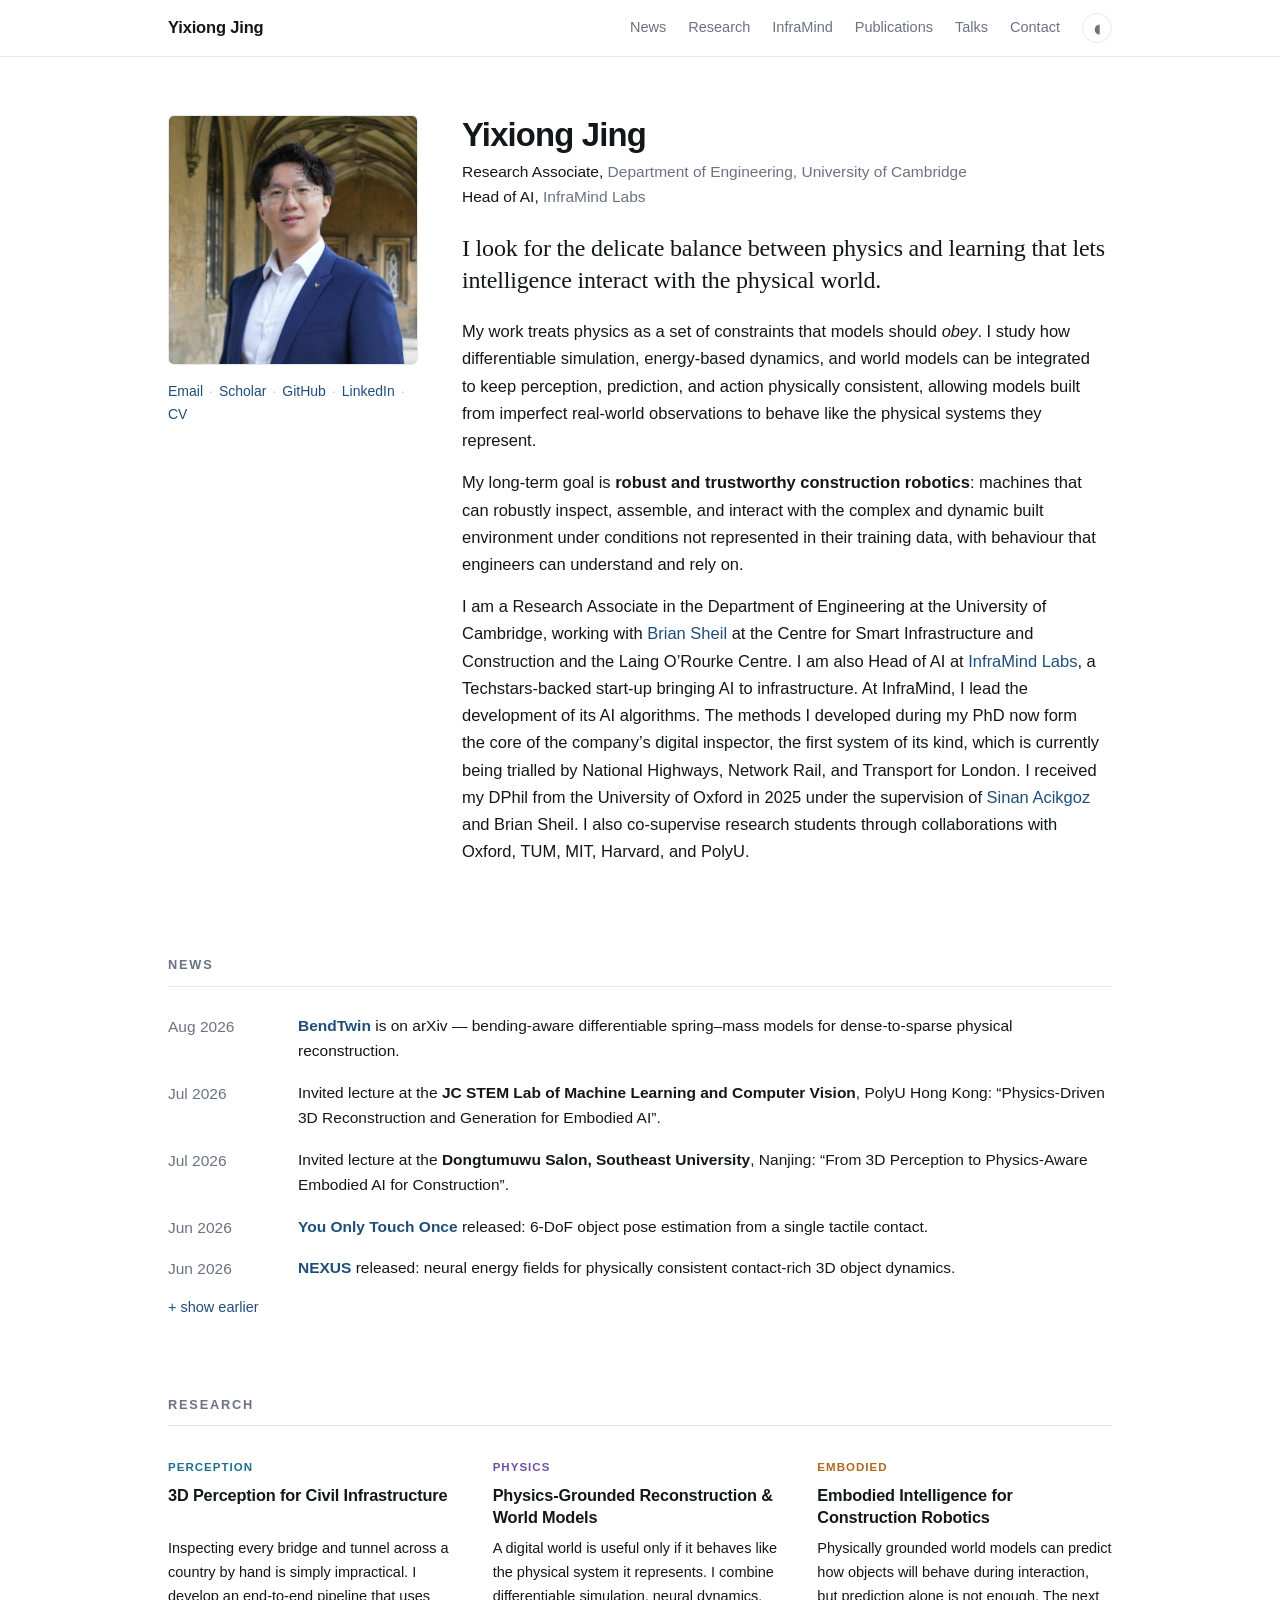
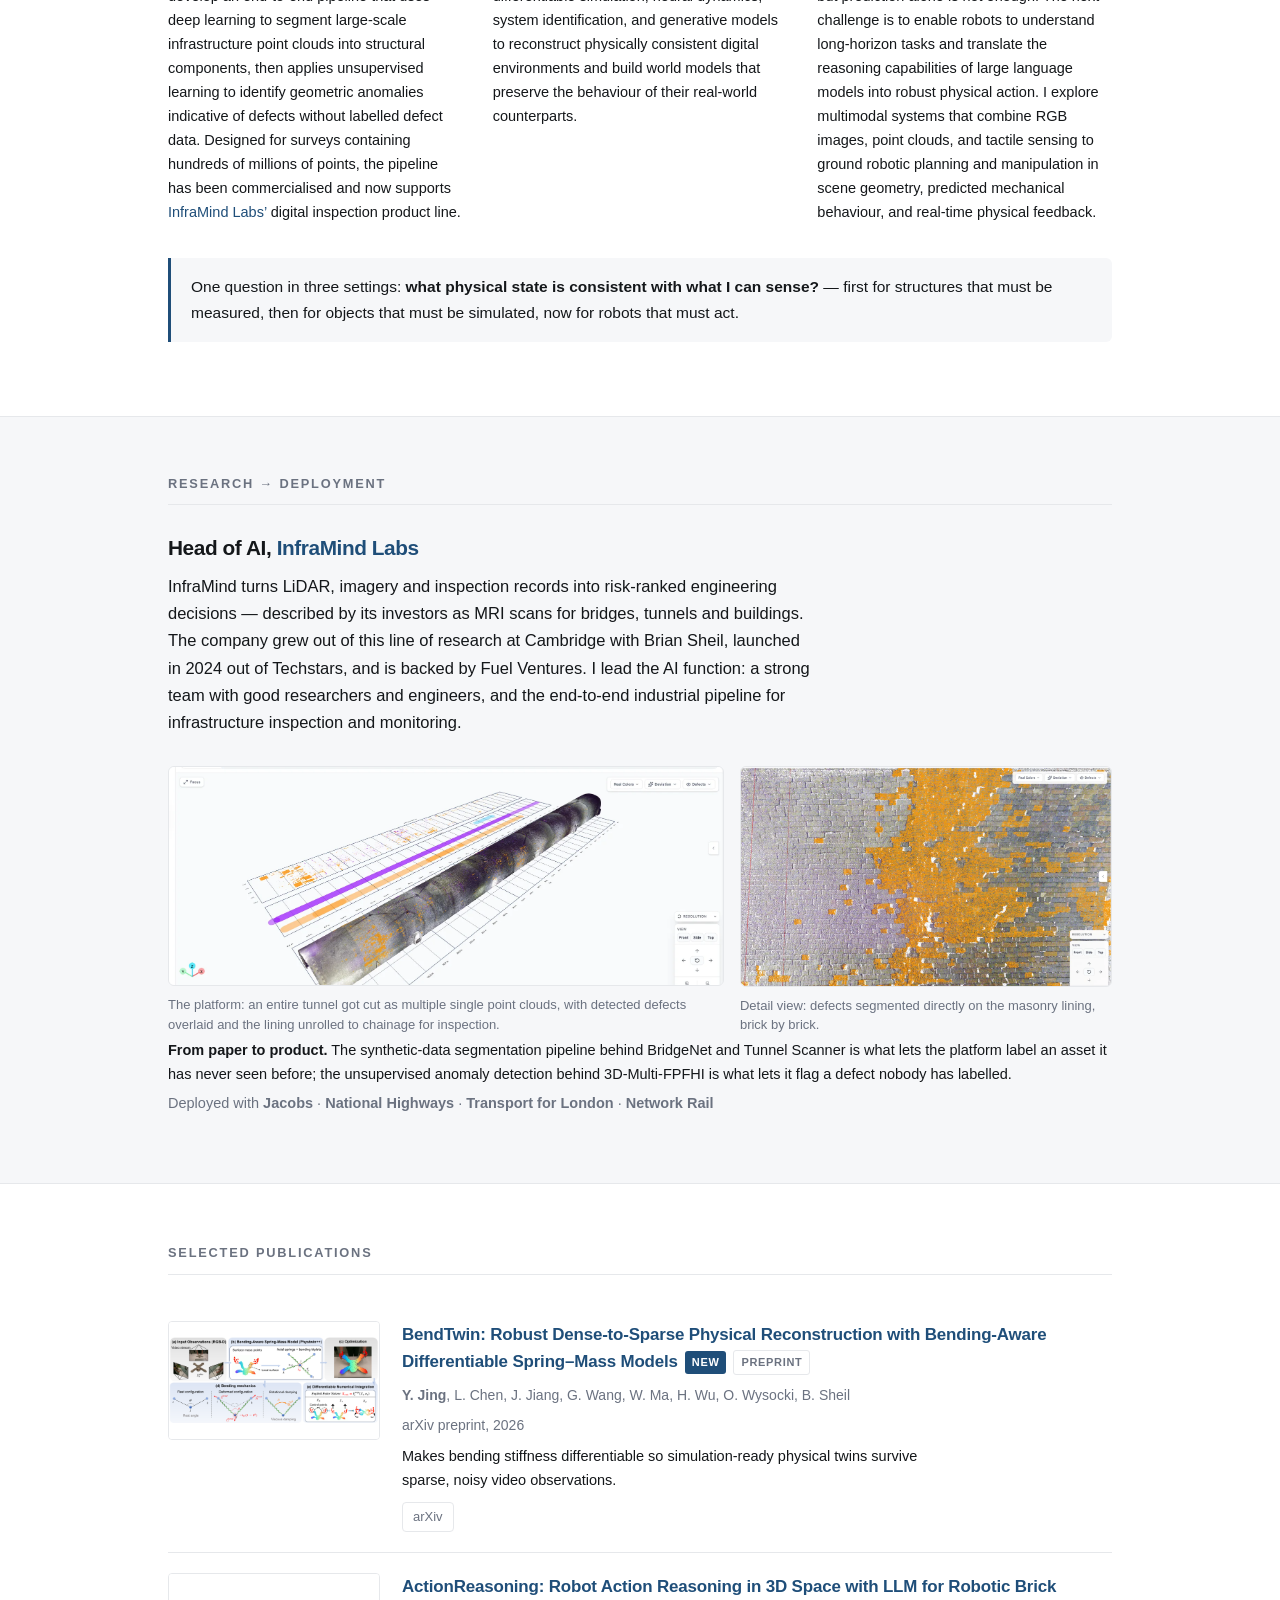
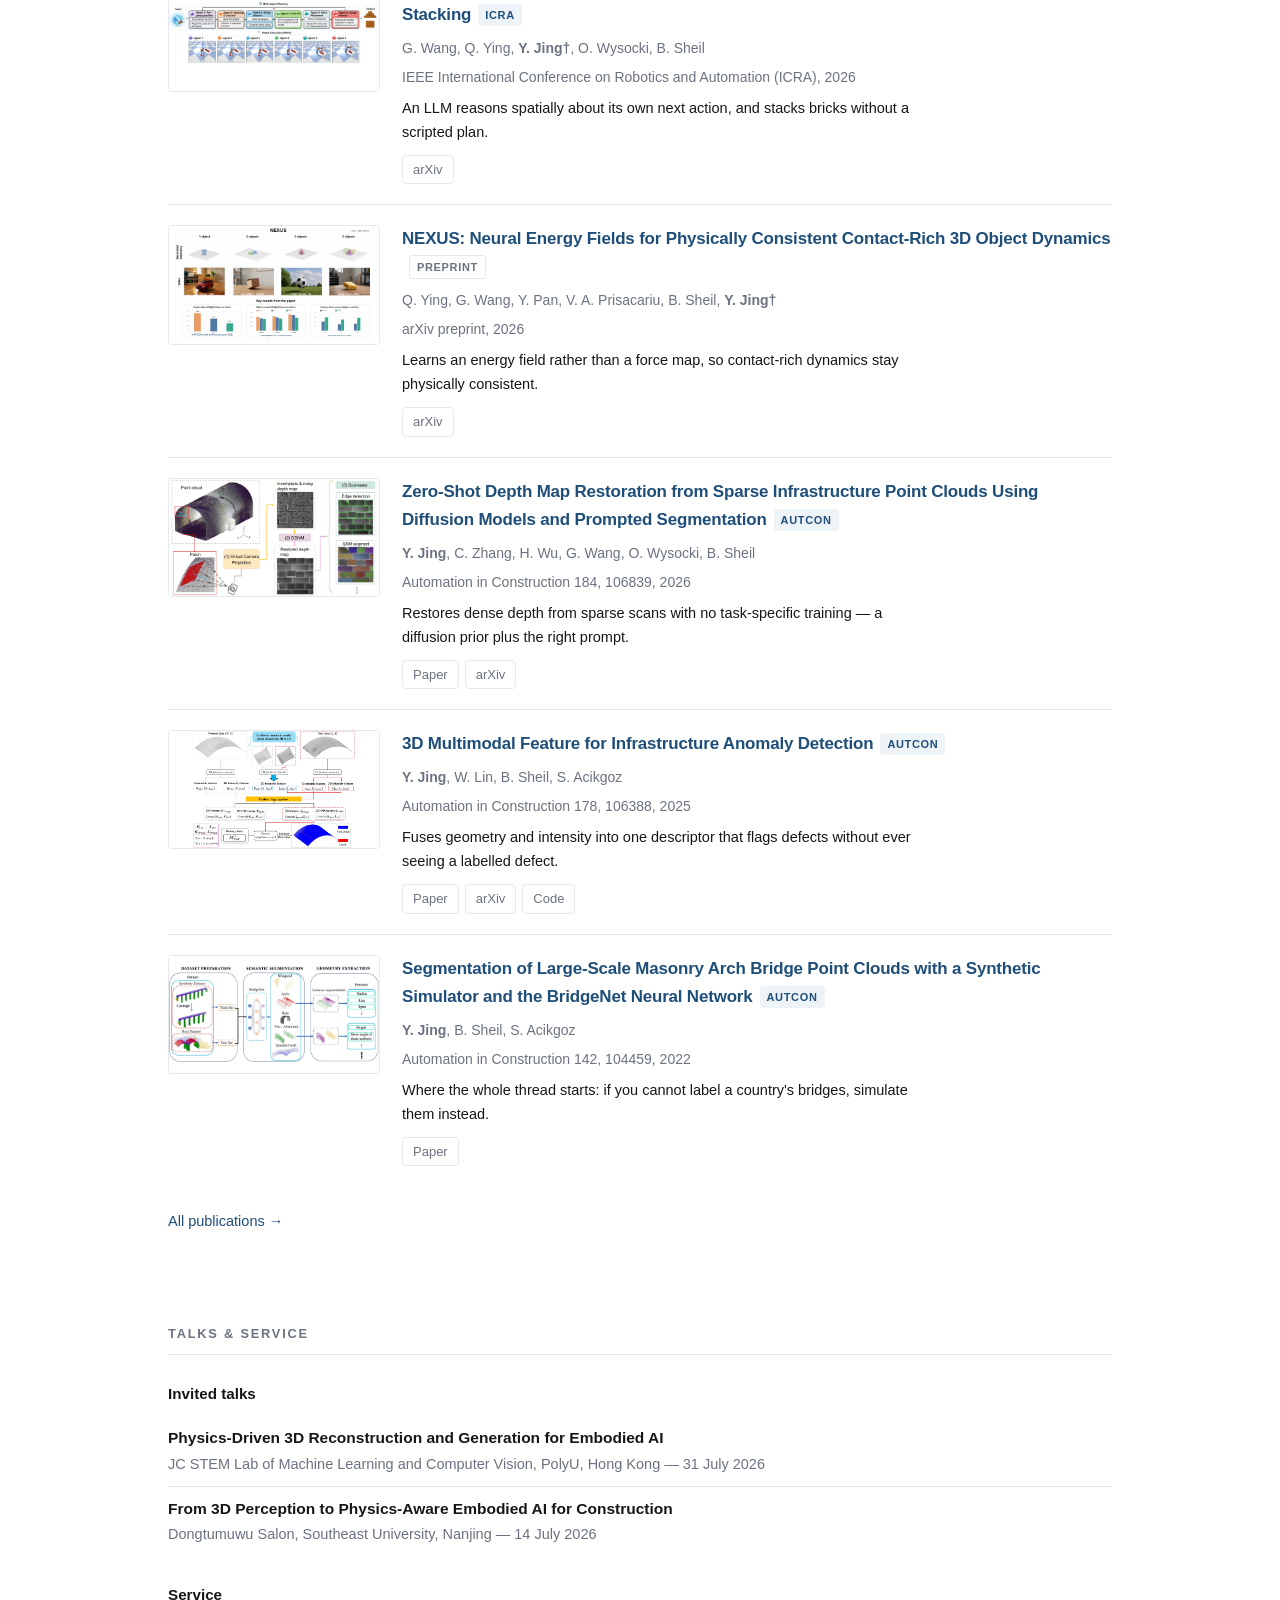
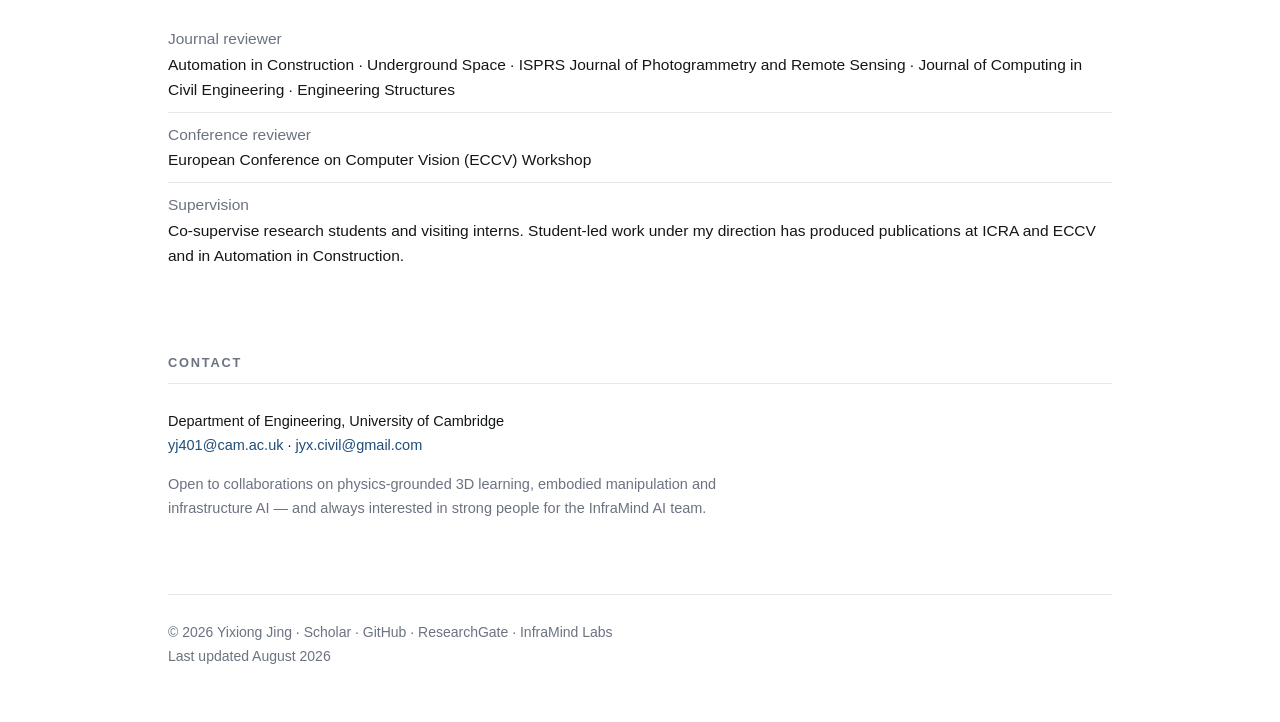
==== index.html @ 86644cfc "Initial commit: personal academic website Static HTML/CSS/JS site, no framework or build dependency " ====
<!DOCTYPE html>
<html lang="en">
<head>
<meta charset="utf-8">
<meta name="viewport" content="width=device-width, initial-scale=1">
<title>Yixiong Jing — Physical AI for Infrastructure &amp; Robotics</title>
<meta name="description" content="Yixiong Jing — Research Associate, University of Cambridge; Head of AI, InfraMind Labs. Physics-grounded learning for robust and trustworthy construction robotics.">
<meta property="og:title" content="Yixiong Jing">
<meta property="og:description" content="I look for the delicate balance between physics and learning that lets intelligence interact with the physical world. Research Associate, Cambridge · Head of AI, InfraMind Labs.">
<meta property="og:type" content="website">
<meta property="og:image" content="assets/img/headshot.jpg">
<link rel="stylesheet" href="css/base.css">
<link rel="stylesheet" href="css/layout.css">
<link rel="stylesheet" href="css/components.css">
</head>
<body>

<nav><div class="wrap">
  <a class="brand" href="index.html">Yixiong Jing</a>
  <a class="nl" href="#news">News</a>
  <a class="nl" href="#research">Research</a>
  <a class="nl" href="#inframind">InfraMind</a>
  <a class="nl keep" href="publications.html">Publications</a>
  <a class="nl" href="#talks">Talks</a>
  <a class="nl" href="#contact">Contact</a>
  <button id="theme-toggle" title="Toggle dark mode" aria-label="Toggle dark mode">&#9686;</button>
</div></nav>

<div class="wrap">

  <!-- ===================================================================
       HERO — prose. Edit the bio here; it is intentionally in HTML rather
       than a data file so search engines and screen readers see it.
       =================================================================== -->
  <section id="home" class="hero">
    <div>
      <img class="hero-photo" src="assets/img/headshot.jpg" alt="Yixiong Jing">
      <div class="ilinks">
        <a href="mailto:yj401@cam.ac.uk">Email</a><span>&middot;</span>
        <a href="https://scholar.google.com/citations?user=g7NWlqcAAAAJ&amp;hl=en">Scholar</a><span>&middot;</span>
        <a href="https://github.com/Jingyixiong">GitHub</a><span>&middot;</span>
        <a href="https://www.linkedin.com/in/yixiong-jing-806a231a9/">LinkedIn</a><span>&middot;</span>
        <a href="assets/cv.pdf">CV</a>
      </div>
    </div>
    <div>
      <h1>Yixiong Jing</h1>
      <div class="roles">
        <div>Research Associate, <span class="org">Department of Engineering, University of Cambridge</span></div>
        <div>Head of AI, <span class="org">InfraMind Labs</span></div>
      </div>
      <p class="lead">I look for the delicate balance between physics and learning that lets
      intelligence interact with the physical world.</p>

      <p>My work treats physics as a set of constraints that models should <em>obey</em>. I study how
      differentiable simulation, energy-based dynamics, and world models can be integrated to keep
      perception, prediction, and action physically consistent, allowing models built from imperfect
      real-world observations to behave like the physical systems they represent.</p>

      <p>My long-term goal is <b>robust and trustworthy construction robotics</b>: machines that can
      robustly inspect, assemble, and interact with the complex and dynamic built environment under
      conditions not represented in their training data, with behaviour that engineers can understand
      and rely on.</p>

      <p>I am a Research Associate in the Department of Engineering at the University of Cambridge,
      working with <a href="https://physicalai.build/team/brian/">Brian Sheil</a> at the Centre for
      Smart Infrastructure and Construction and the Laing O&rsquo;Rourke Centre. I am also Head of AI
      at <a href="https://inframindlabs.com/">InfraMind Labs</a>, a Techstars-backed start-up bringing
      AI to infrastructure. At InfraMind, I lead the development of its AI algorithms. The methods I
      developed during my PhD now form the core of the company&rsquo;s digital inspector, the first
      system of its kind, which is currently being trialled by National Highways, Network Rail, and
      Transport for London. I received my DPhil from the University of Oxford in 2025 under the
      supervision of <a href="https://msinanacikgoz.wixsite.com/sinanacikgoz/group">Sinan Acikgoz</a>
      and Brian Sheil. I also co-supervise research students through collaborations with Oxford, TUM,
      MIT, Harvard, and PolyU.</p>
    </div>
  </section>

  <!-- ===================================================================
       NEWS — rendered from data/content.js. Do not edit here.
       =================================================================== -->
  <section id="news">
    <h2>News</h2>
    <dl class="news" id="news-list"></dl>
    <button class="linkish" id="news-toggle">+ show earlier</button>
  </section>

  <!-- ===================================================================
       RESEARCH — prose, three themes. Theme figures are placeholders:
       replace assets/research/<theme>.jpg with your own image.
       =================================================================== -->
  <section id="research">
    <h2>Research</h2>

    <div class="themes">
      <div class="theme">
        <span class="tag perception">Perception</span>
        <h3>3D Perception for Civil Infrastructure</h3>
        <p class="small">Inspecting every bridge and tunnel across a country by hand is simply impractical. I develop an end-to-end pipeline that uses deep learning to segment large-scale infrastructure point clouds into structural components, then applies unsupervised learning to identify geometric anomalies indicative of defects without labelled defect data. Designed for surveys containing hundreds of millions of points, the pipeline has been commercialised and now supports <a href="https://inframindlabs.com/" target="_blank" rel="noopener noreferrer">InfraMind Labs&rsquo;</a> digital inspection product line.</p>
      </div>

      <div class="theme">
        <span class="tag physics">Physics</span>
        <h3>Physics-Grounded Reconstruction &amp; World Models</h3>
        <p class="small">A digital world is useful only if it behaves like the physical system it represents. I combine differentiable simulation, neural dynamics, system identification, and generative models to reconstruct physically consistent digital environments and build world models that preserve the behaviour of their real-world counterparts.</p>
      </div>

      <div class="theme">
        <span class="tag embodied">Embodied</span>
        <h3>Embodied Intelligence for Construction Robotics</h3>
        <p class="small">Physically grounded world models can predict how objects will behave during interaction, but prediction alone is not enough. The next challenge is to enable robots to understand long-horizon tasks and translate the reasoning capabilities of large language models into robust physical action. I explore multimodal systems that combine RGB images, point clouds, and tactile sensing to ground robotic planning and manipulation in scene geometry, predicted mechanical behaviour, and real-time physical feedback.</p>
      </div>
    </div>

    <div class="spine">One question in three settings: <b>what physical state is consistent with what
    I can sense?</b> &mdash; first for structures that must be measured, then for objects that must be
    simulated, now for robots that must act.</div>
  </section>
</div>

<!-- =====================================================================
     INFRAMIND — the differentiator band. Prose; edit in place.
     ===================================================================== -->
<div class="band" id="inframind"><div class="wrap">
  <h2>Research &rarr; Deployment</h2>
  <h3 style="font-size:1.3rem; letter-spacing:-.02em">
    Head of AI, <a href="https://inframindlabs.com/">InfraMind Labs</a>
  </h3>
  <p>InfraMind turns LiDAR, imagery and inspection records into risk-ranked engineering decisions —
  described by its investors as MRI scans for bridges, tunnels and buildings. The company grew out of
  this line of research at Cambridge with Brian Sheil, launched in 2024 out of Techstars, and is
  backed by Fuel Ventures. I lead the AI function: a strong team with good researchers and engineers, and the
  end-to-end industrial pipeline for infrastructure inspection and monitoring.</p>

  <!-- <div class="stats">
    <div class="stat"><b>9</b><span>researchers and engineers in the AI team</span></div>
    <div class="stat"><b>weeks &rarr; hours</b><span>manual tunnel review compressed to AI-quantified findings</span></div>
    <div class="stat"><b>800 m</b><span>masonry tunnel digitised for National Highways</span></div>
  </div> -->

  <div class="shots">
    <figure class="wide">
      <img src="assets/img/inframind-platform.webp" width="1600" height="629" loading="lazy"
           alt="InfraMind platform viewer showing a full tunnel scan as a 3D point cloud with AI-detected defects highlighted, alongside the lining unrolled into flat chainage strips">
      <figcaption>The platform: an entire tunnel got cut as multiple single point clouds, with detected
      defects overlaid and the lining unrolled to chainage for inspection.</figcaption>
    </figure>
    <figure class="tall">
      <img src="assets/img/inframind-defect.webp" width="1200" height="708" loading="lazy"
           alt="Close-up of a masonry tunnel lining point cloud with regions of spalling and mortar loss segmented in orange">
      <figcaption>Detail view: defects segmented directly on the masonry lining,
      brick by brick.</figcaption>
    </figure>
  </div>

  <p class="small deployment-copy"><b>From paper to product.</b> The synthetic-data
  segmentation pipeline behind BridgeNet and Tunnel Scanner is what lets the platform label an asset
  it has never seen before; the unsupervised anomaly detection behind 3D-Multi-FPFHI is what lets it
  flag a defect nobody has labelled.</p>
  <p class="clients">Deployed with <b>Jacobs</b> &middot; <b>National Highways</b> &middot;
  <b>Transport for London</b> &middot; <b>Network Rail</b></p>
</div></div>

<div class="wrap">

  <!-- ===================================================================
       SELECTED PUBLICATIONS — rendered from data/publications.js.
       Full archive lives on publications.html.
       =================================================================== -->
  <section id="publications">
    <h2>Selected Publications</h2>
    <div id="home-pubs"></div>
    <p class="small" style="margin-top:24px">
      <a href="publications.html">All publications &rarr;</a>
    </p>
  </section>

  <!-- ===================================================================
       TALKS &amp; SERVICE — rendered from data/content.js.
       =================================================================== -->
  <section id="talks">
    <h2>Talks &amp; Service</h2>
    <h4>Invited talks</h4>
    <div class="rows" id="talks-list" style="margin-bottom:26px"></div>
    <h4>Service</h4>
    <div class="rows" id="service-list"></div>
  </section>

  <!-- =================================================================== -->
  <section id="contact">
    <h2>Contact</h2>
    <p class="small">Department of Engineering, University of Cambridge<br>
      <a href="mailto:yj401@cam.ac.uk">yj401@cam.ac.uk</a> &middot;
      <a href="mailto:jyx.civil@gmail.com">jyx.civil@gmail.com</a></p>
    <p class="small muted">Open to collaborations on physics-grounded 3D learning, embodied
      manipulation and infrastructure AI — and always interested in strong people for the InfraMind
      AI team.</p>
  </section>

  <footer>
    &copy; 2026 Yixiong Jing &middot;
    <a href="https://scholar.google.com/citations?user=g7NWlqcAAAAJ&amp;hl=en">Scholar</a> &middot;
    <a href="https://github.com/Jingyixiong">GitHub</a> &middot;
    <a href="https://www.researchgate.net/profile/Yixiong_Jing2">ResearchGate</a> &middot;
    <a href="https://inframindlabs.com/">InfraMind Labs</a>
    <br>Last updated August 2026
  </footer>
</div>

<script src="data/content.js"></script>
<script src="data/publications.js"></script>
<script src="js/ui.js"></script>
<script src="js/render.js"></script>
<script>
  Render.news('news-list', 5);
  Render.selected('home-pubs');
  Render.talks('talks-list');
  Render.service('service-list');
</script>
</body>
</html>
---- css/base.css ----
/* ============================================================
   base.css — design tokens, reset, typography, dark mode
   Edit colours and type scale here. Nothing layout-specific.
   ============================================================ */

:root{
  /* light theme */
  --bg:#ffffff;
  --fg:#14171a;
  --muted:#6b7280;
  --line:#e6e8eb;
  --band:#f6f7f9;
  --accent:#1f4e79;
  --accent-fg:#1f4e79;
  --chip:#eef3f8;
  --warn:#b04a2f;
  /* mat behind a letterboxed paper figure (object-fit:contain in css/components.css) */
  --fig-mat:#ffffff;

  /* research theme colours — keep in sync with js/render.js THEME_GRADIENT */
  --t-perception:#1f6f8b;
  --t-physics:#6b4fa8;
  --t-embodied:#b5651d;

  /* metrics */
  --max:1000px;
  --r:6px;
  --nav-h:56px;
}

/* follow the OS by default */
@media (prefers-color-scheme:dark){
  :root{
    --bg:#0e1013; --fg:#e7eaee; --muted:#98a0ab; --line:#242a31;
    --band:#14171b; --accent:#7fb3e0; --accent-fg:#8ec0ea; --chip:#1b222a;
    --warn:#e08a6d; --fig-mat:#14171b;
    --t-perception:#5aa8c4; --t-physics:#a48ede; --t-embodied:#e0a05a;
  }
}

/* explicit override from the toggle button (js/ui.js) */
html[data-theme="dark"]{
  --bg:#0e1013; --fg:#e7eaee; --muted:#98a0ab; --line:#242a31;
  --band:#14171b; --accent:#7fb3e0; --accent-fg:#8ec0ea; --chip:#1b222a;
  --warn:#e08a6d; --fig-mat:#14171b;
  --t-perception:#5aa8c4; --t-physics:#a48ede; --t-embodied:#e0a05a;
}
html[data-theme="light"]{
  --bg:#ffffff; --fg:#14171a; --muted:#6b7280; --line:#e6e8eb;
  --band:#f6f7f9; --accent:#1f4e79; --accent-fg:#1f4e79; --chip:#eef3f8;
  --warn:#b04a2f; --fig-mat:#ffffff;
  --t-perception:#1f6f8b; --t-physics:#6b4fa8; --t-embodied:#b5651d;
}

*{box-sizing:border-box}

html{
  scroll-behavior:smooth;
  scroll-padding-top:calc(var(--nav-h) + 16px);
}

body{
  margin:0;
  background:var(--bg);
  color:var(--fg);
  font:400 16.5px/1.65 -apple-system,BlinkMacSystemFont,"Inter","Segoe UI",Roboto,
       Helvetica,Arial,"Noto Sans",sans-serif;
  -webkit-font-smoothing:antialiased;
  -moz-osx-font-smoothing:grayscale;
}

a{color:var(--accent-fg); text-decoration:none}
a:hover{text-decoration:underline}
:focus-visible{outline:2px solid var(--accent); outline-offset:3px; border-radius:3px}

img{max-width:100%}

h1{font-size:2.05rem; letter-spacing:-.025em; line-height:1.2; margin:0 0 6px}
h2{
  font-size:.8rem; text-transform:uppercase; letter-spacing:.14em;
  color:var(--muted); font-weight:650; margin:0 0 26px;
  padding-bottom:10px; border-bottom:1px solid var(--line);
}
h3{font-size:1.06rem; letter-spacing:-.01em; margin:0 0 8px}
h4{font-size:.95rem; margin:0 0 10px}
p{margin:0 0 15px; max-width:70ch}

.muted{color:var(--muted)}
.small{font-size:14.5px}
.todo{color:var(--warn); font-weight:650}

@media(max-width:760px){ h1{font-size:1.75rem} }
---- css/layout.css ----
/* ============================================================
   layout.css — page frame: nav, container, sections, hero,
   full-bleed bands, footer. No component internals here.
   ============================================================ */

.wrap{max-width:var(--max); margin:0 auto; padding:0 28px}

/* ---------- nav ---------- */
nav{
  position:sticky; top:0; z-index:50;
  background:color-mix(in srgb, var(--bg) 88%, transparent);
  backdrop-filter:saturate(180%) blur(12px);
  -webkit-backdrop-filter:saturate(180%) blur(12px);
  border-bottom:1px solid var(--line);
}
nav .wrap{display:flex; align-items:center; gap:22px; height:var(--nav-h)}
nav .brand{
  font-weight:650; letter-spacing:-.01em; margin-right:auto;
  color:var(--fg); white-space:nowrap;
}
nav .brand:hover{text-decoration:none}
nav a.nl{font-size:14.5px; color:var(--muted)}
nav a.nl:hover{color:var(--fg); text-decoration:none}
nav a.nl[aria-current="page"]{color:var(--fg)}
#theme-toggle{
  background:none; border:1px solid var(--line); color:var(--muted);
  border-radius:20px; width:30px; height:30px; cursor:pointer;
  font-size:13px; line-height:1; flex:0 0 auto;
}
#theme-toggle:hover{color:var(--fg)}
/* progressively drop nav links as space runs out; .keep always survives */
@media(max-width:820px){ nav .wrap{gap:16px} nav a.nl:nth-of-type(n+5){display:none} }
@media(max-width:620px){ nav a.nl:not(.keep){display:none} }

/* ---------- sections ---------- */
section{padding:74px 0 0}
section:first-of-type{padding-top:58px}

/* ---------- hero ---------- */
.hero{display:grid; grid-template-columns:250px 1fr; gap:44px; align-items:start}
.hero-photo{
  width:250px; height:250px; object-fit:cover; display:block;
  border-radius:var(--r); border:1px solid var(--line);
}
.roles{margin:0 0 22px; font-size:15.5px; line-height:1.6}

/* the opening statement — serif, larger, sets the tone before the body prose */
.lead{
  font-family:Georgia,"Iowan Old Style","Palatino Linotype","Book Antiqua","Times New Roman",serif;
  font-size:1.5rem; font-weight:400; line-height:1.34;
  letter-spacing:-.008em; margin:0 0 22px; max-width:none;
}
@media(max-width:760px){ .lead{font-size:1.22rem; line-height:1.38} }
.roles .org{color:var(--muted)}
.ilinks{display:flex; flex-wrap:wrap; gap:0 6px; margin-top:15px; font-size:14px}
.ilinks span{color:var(--muted); opacity:.4}
@media(max-width:760px){
  .hero{grid-template-columns:1fr; gap:24px}
  .hero-photo{width:170px; height:170px}
}

/* ---------- full-bleed band (InfraMind) ---------- */
.band{
  background:var(--band);
  border-top:1px solid var(--line);
  border-bottom:1px solid var(--line);
  margin-top:74px;
  padding:56px 0 52px;
}
.band + section{padding-top:74px}

/* ---------- footer ---------- */
footer{
  margin-top:74px; padding:26px 0 54px;
  border-top:1px solid var(--line);
  font-size:14px; color:var(--muted);
}
footer a{color:var(--muted)}

/* ---------- generic two-column split ---------- */
.split{display:grid; grid-template-columns:1fr 300px; gap:32px; align-items:start}
@media(max-width:760px){ .split{grid-template-columns:1fr} }
---- css/components.css ----
/* ============================================================
   components.css — news list, research theme cards, stat row,
   publication cards, badges, filters, link buttons, galleries.
   ============================================================ */

/* ---------- news ---------- */
.news{display:grid; grid-template-columns:112px 1fr; gap:4px 18px; font-size:15.5px; margin:0}
.news dt{color:var(--muted); font-variant-numeric:tabular-nums; padding-top:1px}
.news dd{margin:0 0 12px}
.linkish{
  background:none; border:none; padding:0; cursor:pointer;
  color:var(--accent-fg); font:inherit; font-size:14.5px;
}
.linkish:hover{text-decoration:underline}
@media(max-width:560px){
  .news{grid-template-columns:1fr; gap:0}
  .news dt{margin-top:10px; font-size:13.5px}
}

/* ---------- research themes ----------
   Three themes side by side in one row, text only (no figures).
   Stacks to a single column, with rules between, on narrow screens.
   ------------------------------------------------------------ */
.themes{
  display:grid; grid-template-columns:repeat(3,1fr); gap:30px;
  align-items:start;
}
/* min-height keeps the three paragraphs starting on the same line
   even when a title wraps to two lines */
.theme h3{font-size:1.02rem; line-height:1.35; margin:0 0 9px; min-height:2.7em}
.theme p{max-width:none; margin:0}
.tag{
  display:inline-block; font-size:11.5px; letter-spacing:.09em;
  text-transform:uppercase; font-weight:650; margin-bottom:7px;
}
.tag.perception{color:var(--t-perception)}
.tag.physics{color:var(--t-physics)}
.tag.embodied{color:var(--t-embodied)}
.spine{
  margin-top:34px; padding:16px 20px;
  border-left:3px solid var(--accent); background:var(--band);
  border-radius:0 var(--r) var(--r) 0; font-size:15.5px;
}
@media(max-width:900px){
  .themes{grid-template-columns:1fr; gap:0}
  .theme h3{min-height:0}
  .theme + .theme{margin-top:20px; padding-top:20px; border-top:1px solid var(--line)}
}

/* ---------- stat row ---------- */
.stats{display:grid; grid-template-columns:repeat(3,1fr); gap:26px; margin:30px 0 26px}
.stat b{
  display:block; font-size:1.55rem; letter-spacing:-.02em;
  color:var(--accent-fg); line-height:1.2;
}
.stat span{font-size:14px; color:var(--muted)}
.deployment-copy{max-width:none; margin-bottom:6px}
.clients{font-size:14.5px; color:var(--muted); margin-top:4px; max-width:none}
@media(max-width:640px){ .stats{grid-template-columns:1fr; gap:16px} }

/* ---------- platform screenshots (InfraMind band) ----------
   flex-grow is set to each image's aspect ratio so the two sit at exactly the
   same height without cropping. Update the numbers if you swap an image for
   one with a different shape. */
.shots{display:flex; gap:16px; margin:30px 0 4px; align-items:flex-start}
.shots figure{margin:0; min-width:0}
.shots .wide{flex:254}      /* inframind-platform.webp  2.54 : 1 */
.shots .tall{flex:170}      /* inframind-defect.webp    1.70 : 1 */
.shots img{
  width:100%; height:auto; display:block;
  border-radius:var(--r); border:1px solid var(--line); background:#fff;
}
.shots figcaption{font-size:13px; line-height:1.5; color:var(--muted); margin-top:9px}
@media(max-width:760px){ .shots{flex-direction:column; gap:22px} }

/* ---------- filters ---------- */
.filters{display:flex; flex-wrap:wrap; gap:7px; margin:-6px 0 20px}
.filters button{
  font:inherit; font-size:13.5px; padding:5px 12px; border-radius:20px;
  cursor:pointer; border:1px solid var(--line);
  background:transparent; color:var(--muted);
}
.filters button:hover{color:var(--fg)}
.filters button[aria-pressed="true"]{background:var(--accent); border-color:var(--accent); color:#fff}
html[data-theme="dark"] .filters button[aria-pressed="true"]{color:#0e1013}
@media (prefers-color-scheme:dark){
  html:not([data-theme="light"]) .filters button[aria-pressed="true"]{color:#0e1013}
}

/* ---------- publication card ---------- */
.pub{display:grid; grid-template-columns:212px 1fr; gap:22px; padding:20px 0;
     border-top:1px solid var(--line)}
.pub:first-child{border-top:none}
.pub .thumb{
  aspect-ratio:16/9; border-radius:4px; border:1px solid var(--line);
  overflow:hidden; background:var(--band); position:relative; display:block;
}
/* object-fit:CONTAIN, not cover. Paper figures run anywhere from 1.2:1 to 3.4:1;
   cover cropped nearly half the width off the widest pipeline figures. Contain
   letterboxes instead, on a neutral surface so the bands stay quiet. The theme
   gradient is still set inline by render.js and shows through for videos. */
.pub .thumb img,.pub .thumb video{
  width:100%; height:100%; object-fit:contain; display:block; background:var(--fig-mat);
}
/* The video is the visible layer whenever a paper has one; it autoplays and loops
   (js/ui.js starts it and pauses it off-screen). The <img> still teaser sits
   underneath as the fallback for a failed load or a reduced-motion visitor. */
.pub .thumb video{position:absolute; inset:0; opacity:1; transition:opacity .25s}
@media (prefers-reduced-motion:reduce){
  .pub .thumb video{opacity:0}
}
.pub .authors{font-size:14px; color:var(--muted); margin:2px 0 6px}
.pub .venue{font-size:14px; color:var(--muted)}
.pub .tldr{font-size:14.5px; margin:8px 0 0; max-width:66ch}

.badge{
  display:inline-block; font-size:11px; letter-spacing:.06em; text-transform:uppercase;
  font-weight:650; padding:2px 7px; border-radius:3px;
  background:var(--chip); color:var(--accent-fg);
  margin-left:7px; vertical-align:1px; white-space:nowrap;
}
.badge.outline{background:transparent; border:1px solid var(--line); color:var(--muted)}
.badge.new{background:var(--accent); color:#fff}
html[data-theme="dark"] .badge.new{color:#0e1013}
@media (prefers-color-scheme:dark){
  html:not([data-theme="light"]) .badge.new{color:#0e1013}
}

.btns{display:flex; flex-wrap:wrap; gap:6px; margin-top:10px}
.btns a{
  font-size:13px; padding:3px 10px; border:1px solid var(--line);
  border-radius:4px; color:var(--muted);
}
.btns a:hover{color:var(--fg); border-color:var(--muted); text-decoration:none}
.btns a.pending{border-style:dashed; color:var(--warn)}

.year-head{
  font-size:13px; letter-spacing:.1em; color:var(--muted); font-weight:650;
  margin:28px 0 -6px; padding-top:14px; border-top:1px solid var(--line);
}
.year-head:first-child{border-top:none; padding-top:0; margin-top:0}
@media(max-width:640px){ .pub{grid-template-columns:1fr; gap:12px} }

/* ---------- simple row lists (talks, service) ---------- */
.rows{font-size:15.5px}
.rows > div{padding:9px 0; border-top:1px solid var(--line)}
.rows > div:first-child{border-top:none}

/* ---------- project page gallery ---------- */
.gallery{display:grid; gap:26px; margin:26px 0 0}
.gallery figure{margin:0}
.gallery img{
  width:100%; border-radius:var(--r); border:1px solid var(--line); display:block;
}
.gallery figcaption{font-size:14px; color:var(--muted); margin-top:8px}
.hero-media{
  border-radius:var(--r); border:1px solid var(--line);
  overflow:hidden; margin:0 0 26px; background:var(--band);
}
.hero-media img,.hero-media video{width:100%; display:block}
.bibtex{
  background:var(--band); border:1px solid var(--line); border-radius:var(--r);
  padding:14px 16px; font-size:13px; overflow-x:auto; line-height:1.5;
  font-family:ui-monospace,SFMono-Regular,Menlo,Consolas,monospace;
}
.embed{
  aspect-ratio:16/9; border:1px solid var(--line); border-radius:var(--r);
  overflow:hidden; margin:0 0 12px; background:var(--band);
}
.embed iframe{width:100%; height:100%; border:0; display:block}

/* ---------- placeholder notice ---------- */
.notice{
  font-size:14px; border:1px dashed var(--line); border-left:3px solid var(--warn);
  border-radius:0 var(--r) var(--r) 0; padding:12px 16px; margin:0 0 22px;
  color:var(--muted); background:var(--band);
}
.notice b{color:var(--warn)}
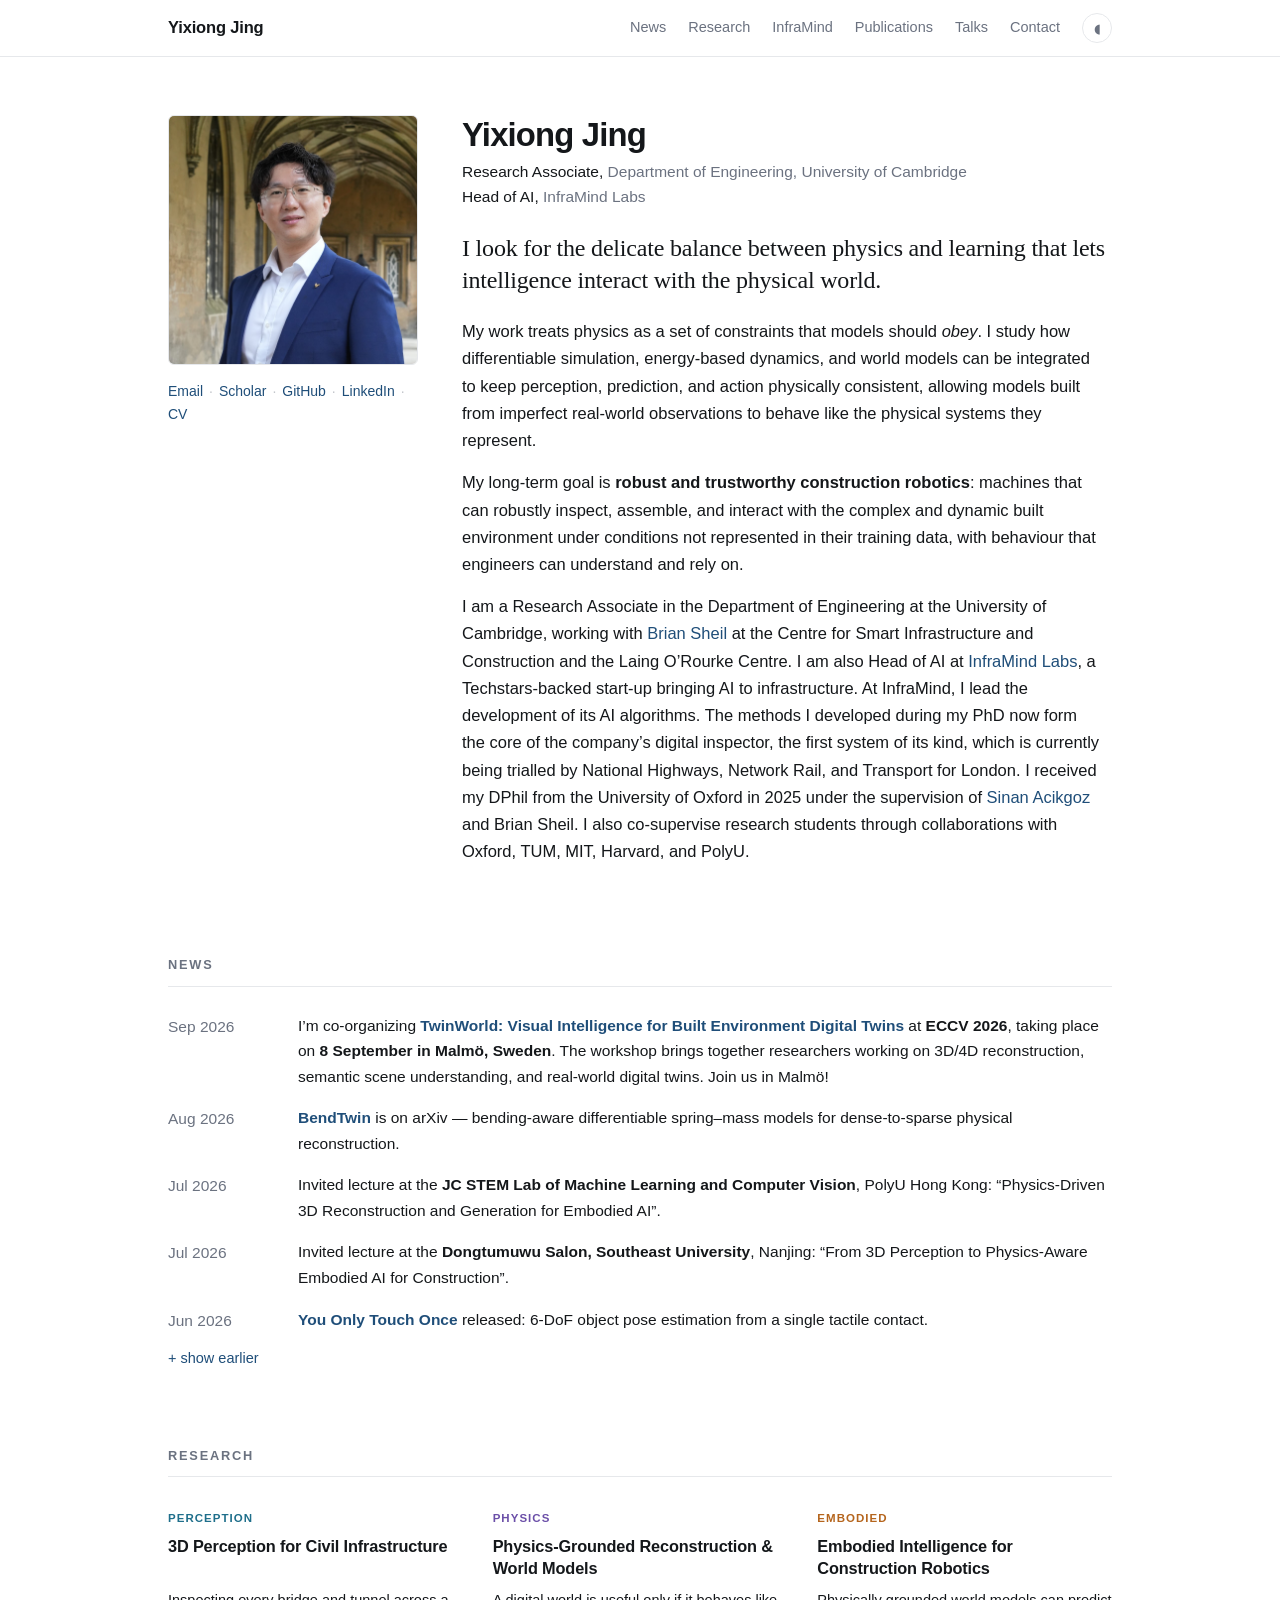
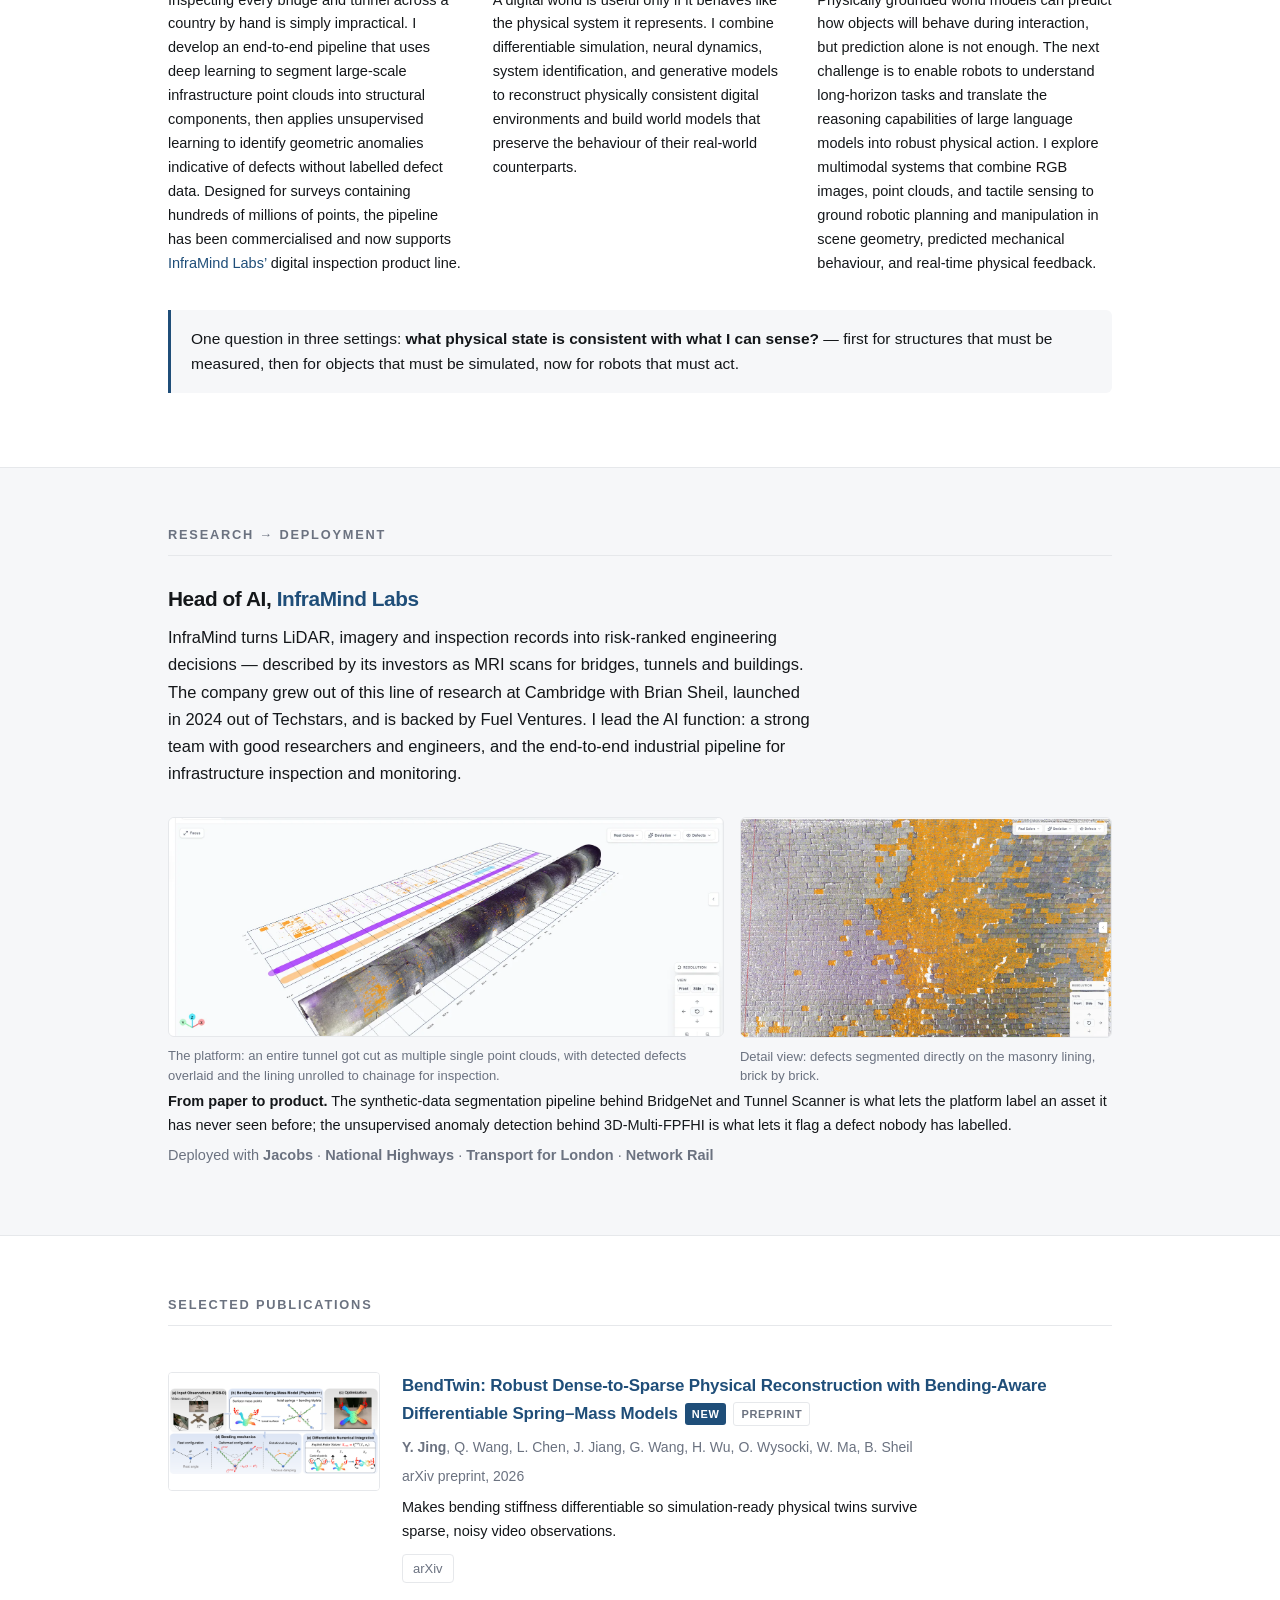
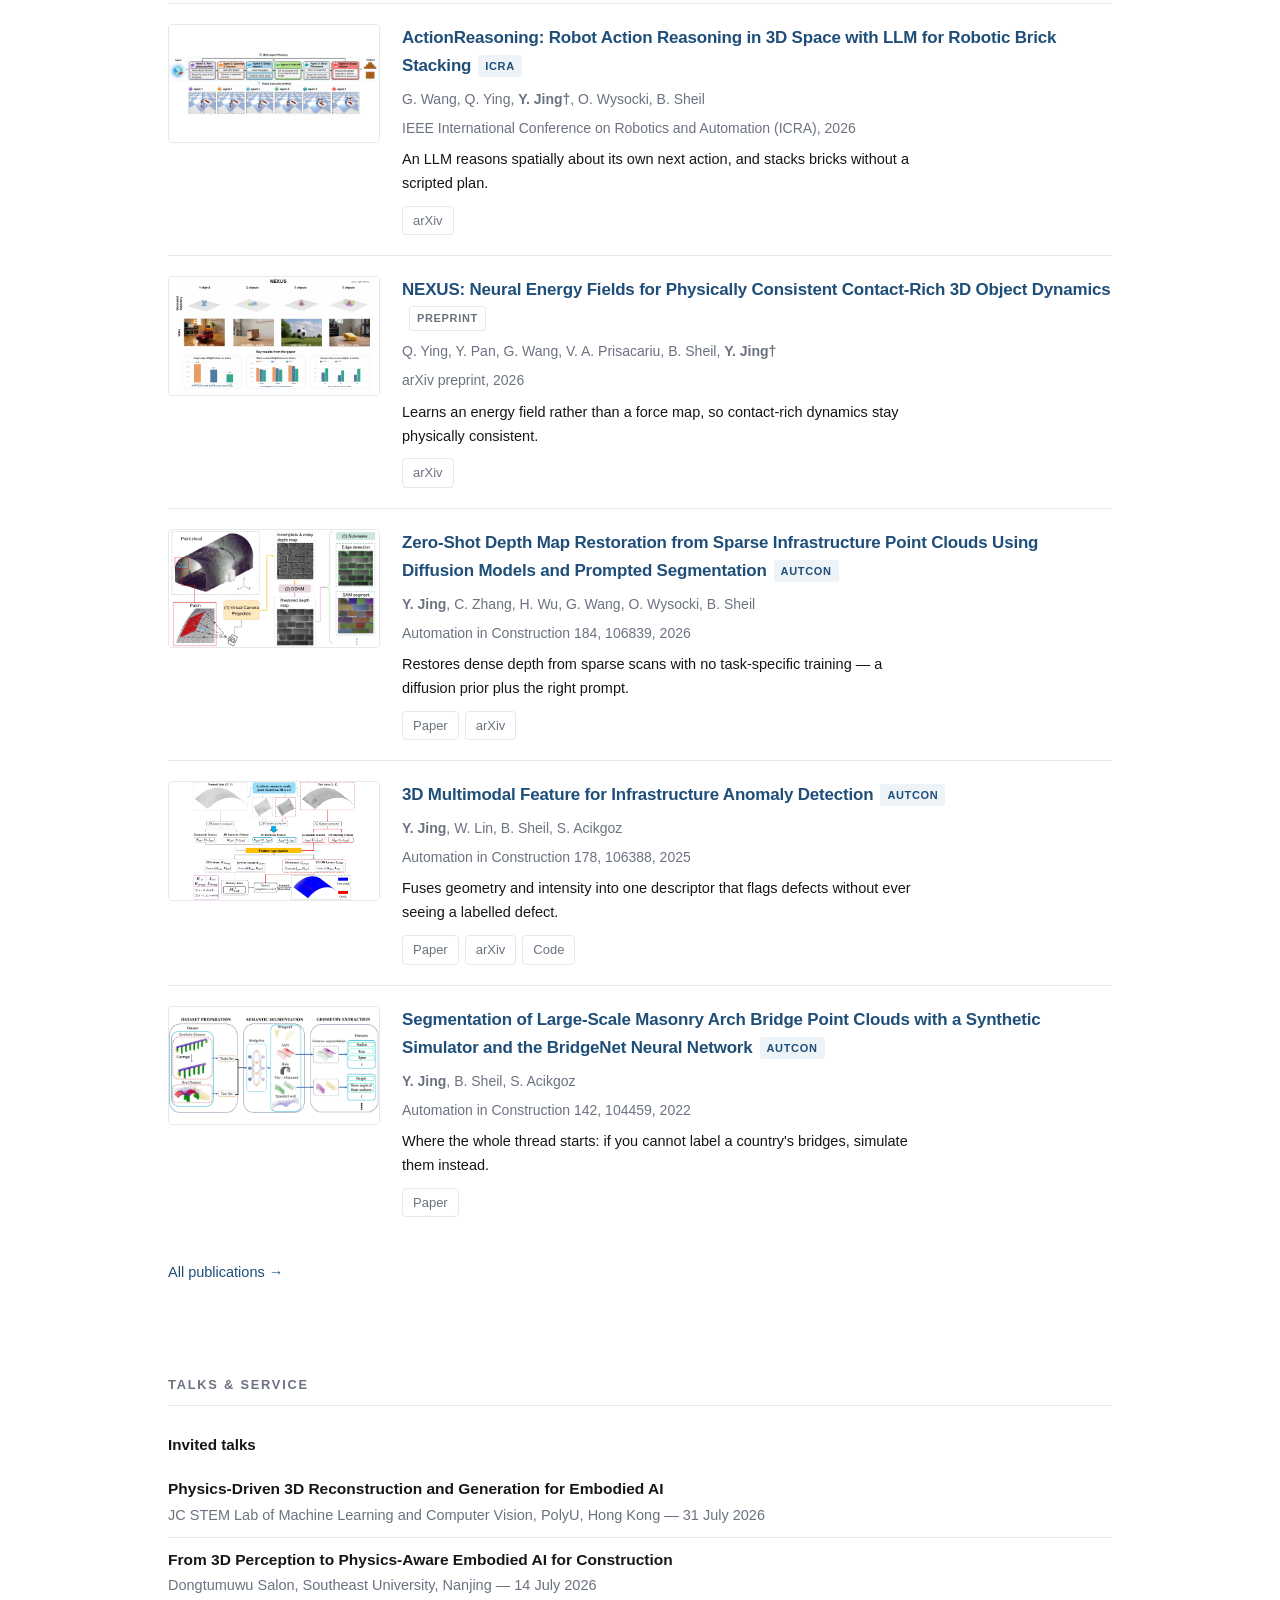
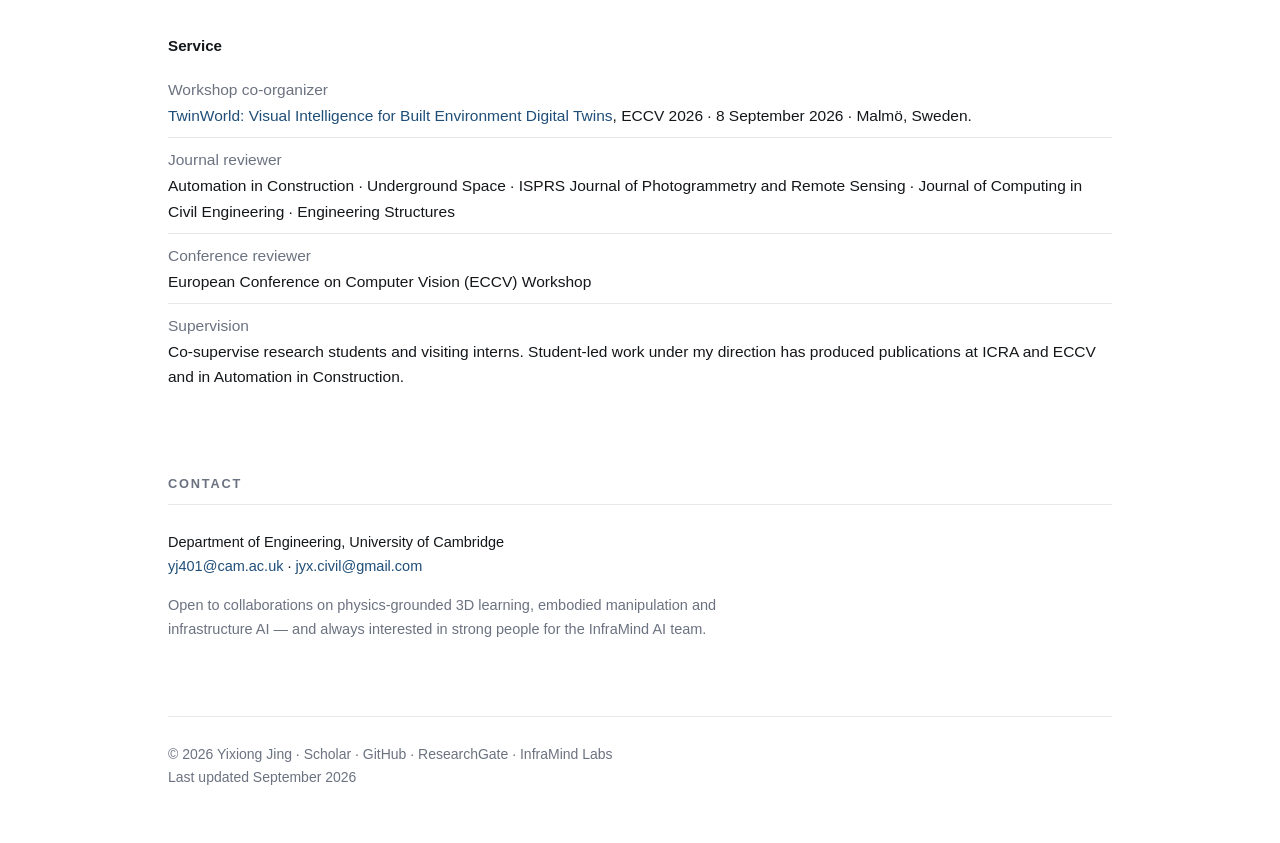
==== commit 22c638de: "Add TwinWorld ECCV 2026 workshop news and service entry" ====
--- a/index.html
+++ b/index.html
@@ -203,7 +203,7 @@
     <a href="https://github.com/Jingyixiong">GitHub</a> &middot;
     <a href="https://www.researchgate.net/profile/Yixiong_Jing2">ResearchGate</a> &middot;
     <a href="https://inframindlabs.com/">InfraMind Labs</a>
-    <br>Last updated August 2026
+    <br>Last updated September 2026
   </footer>
 </div>
 
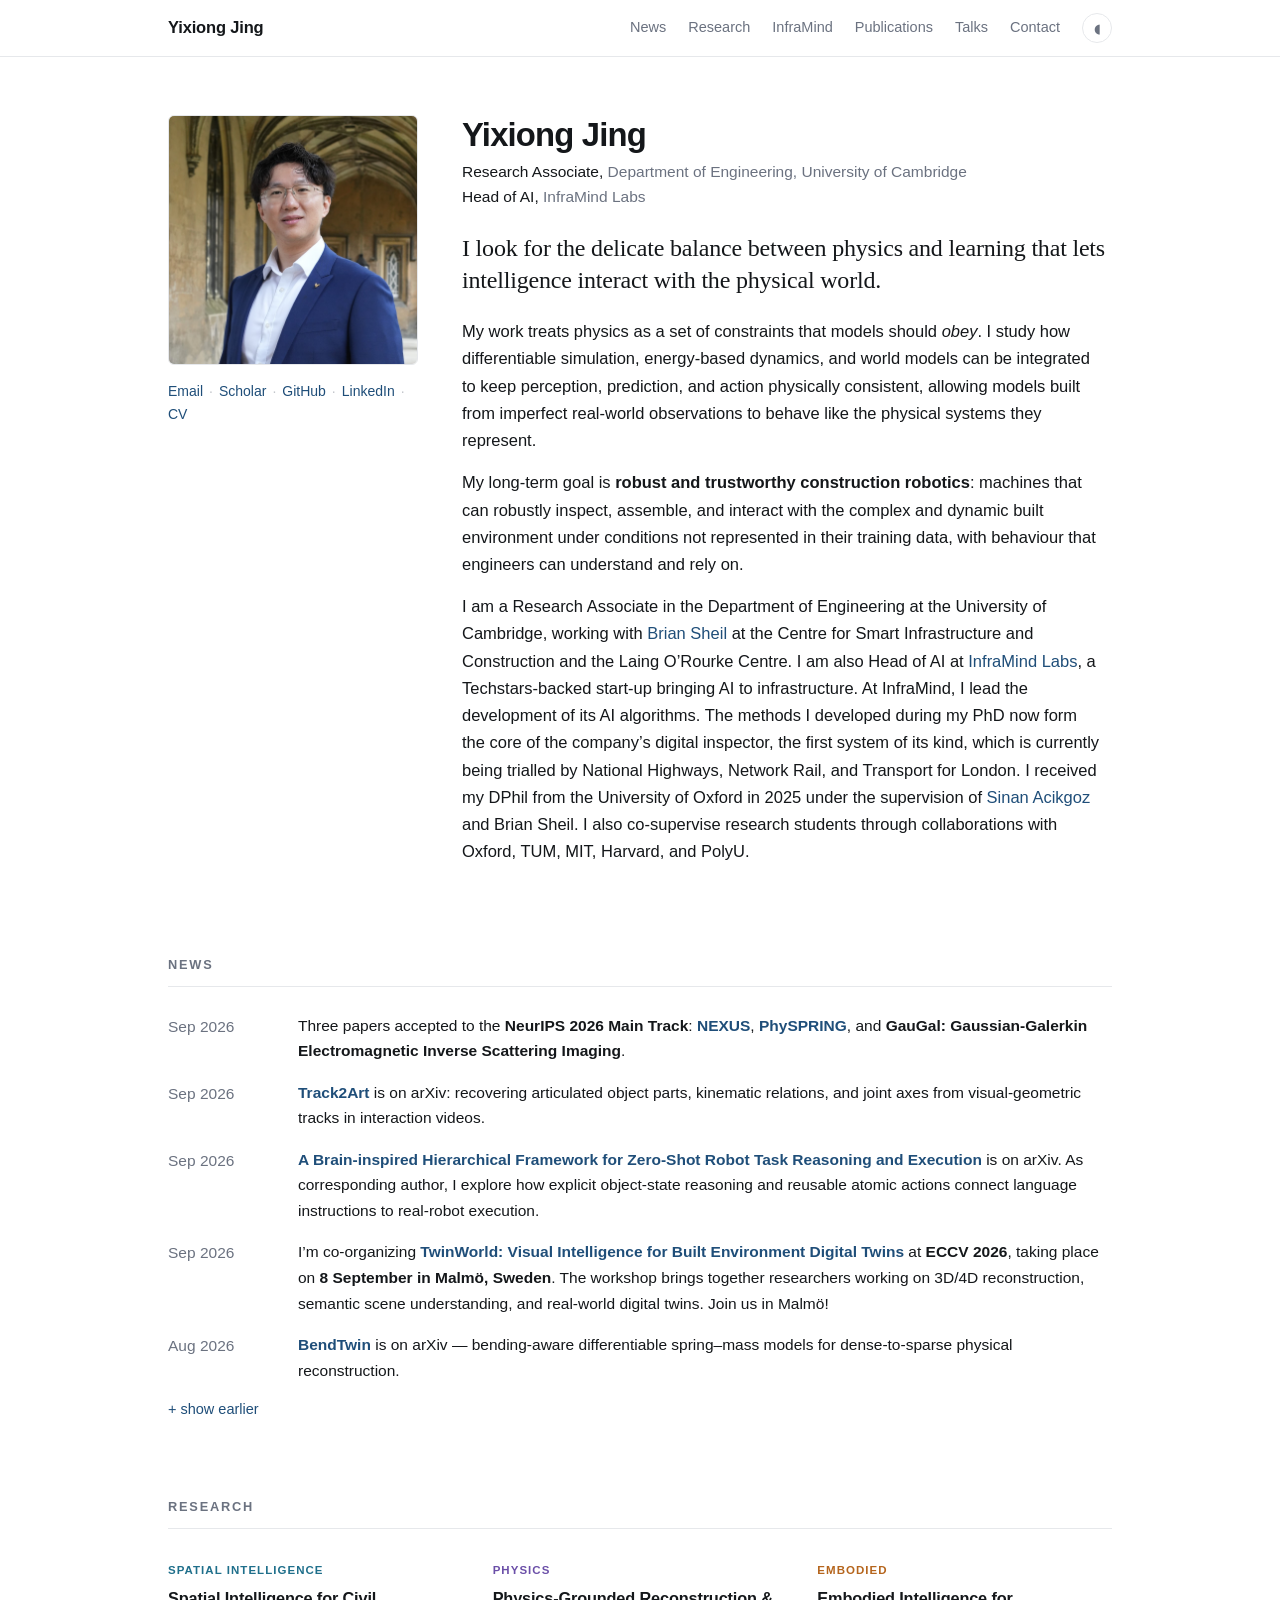
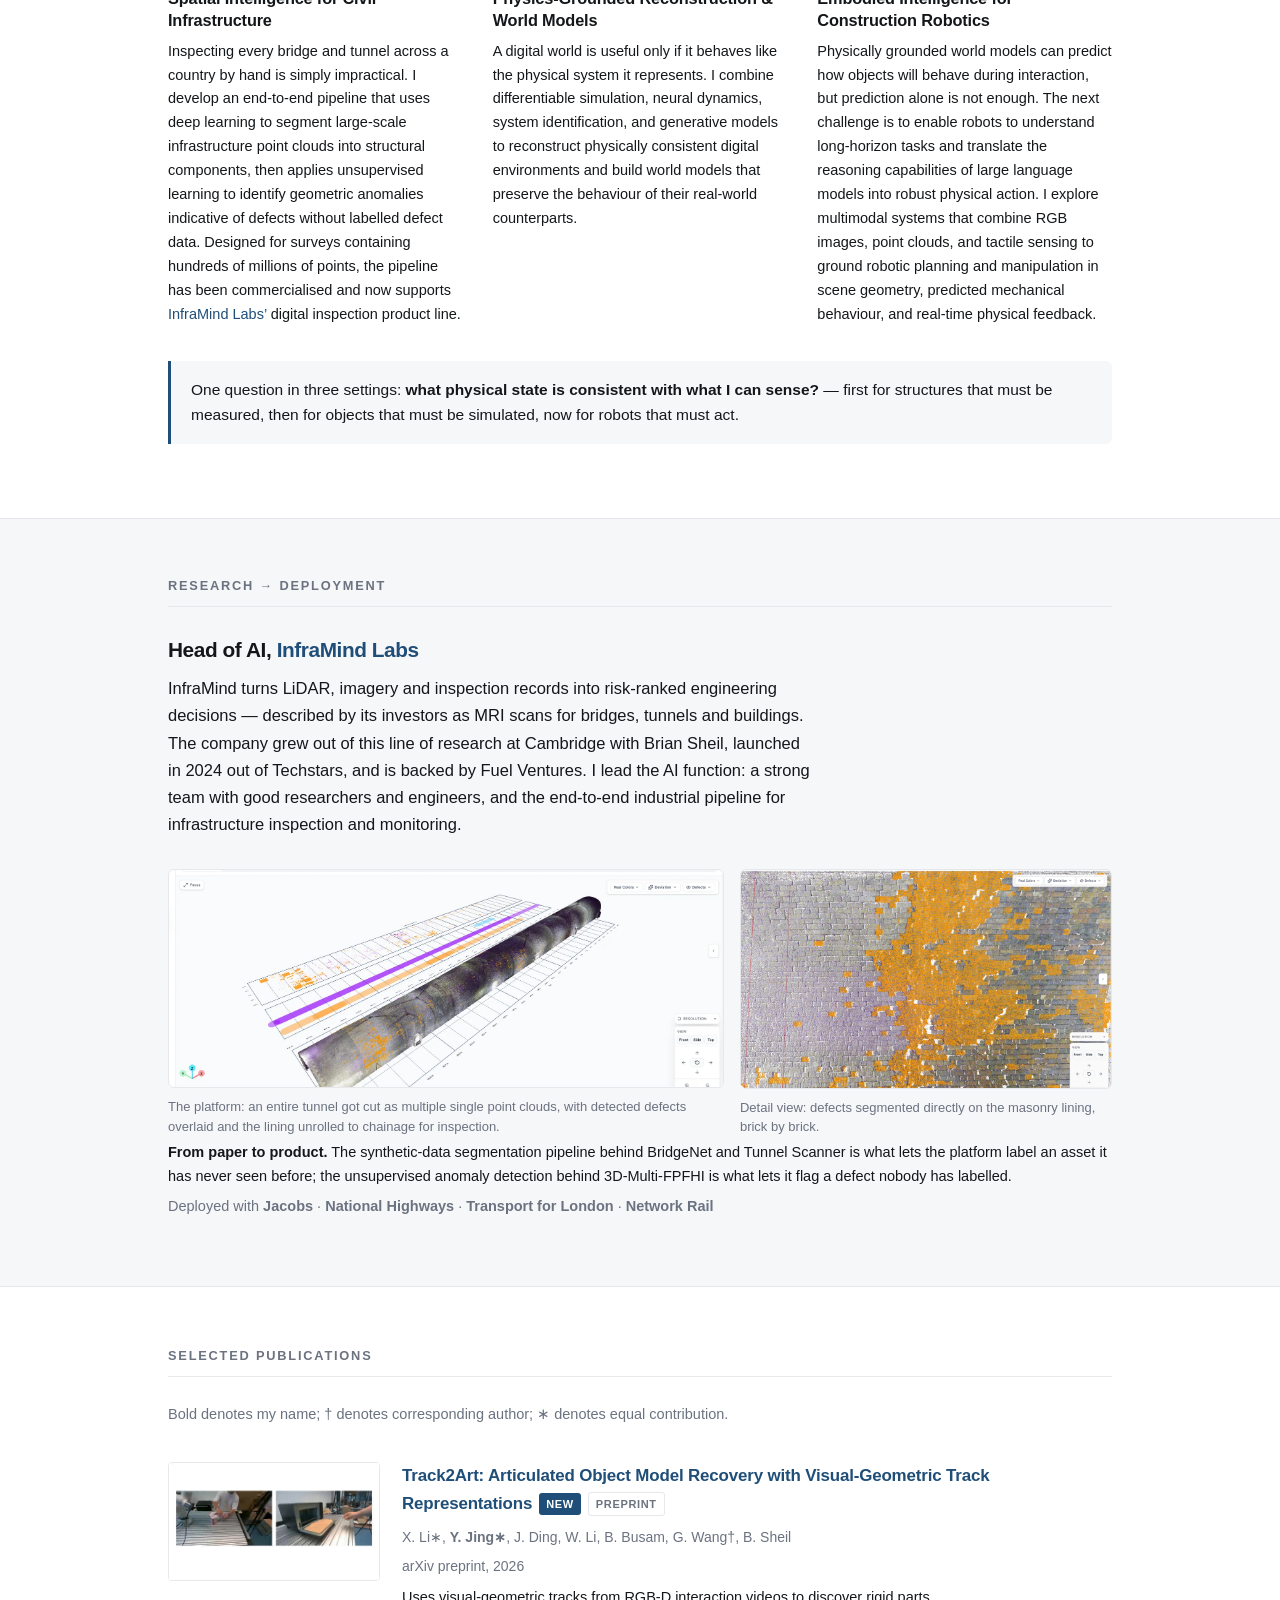
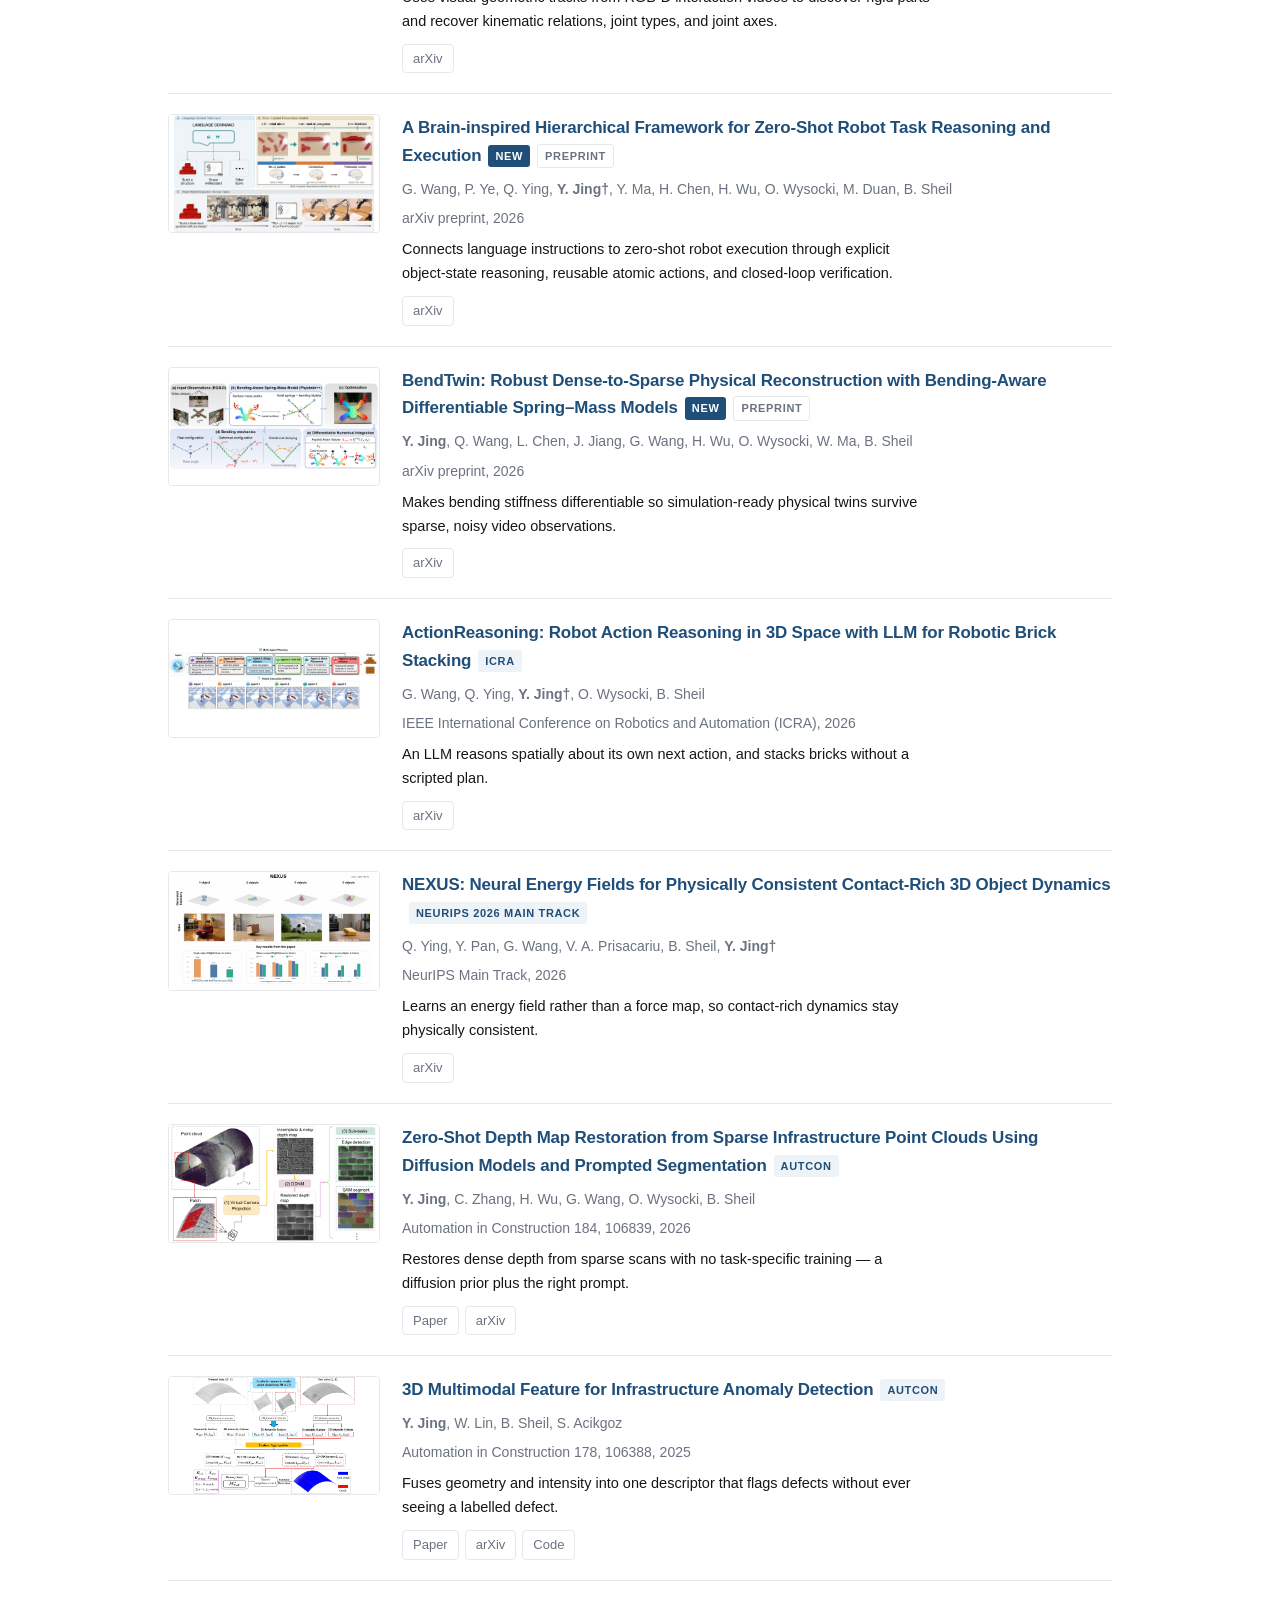
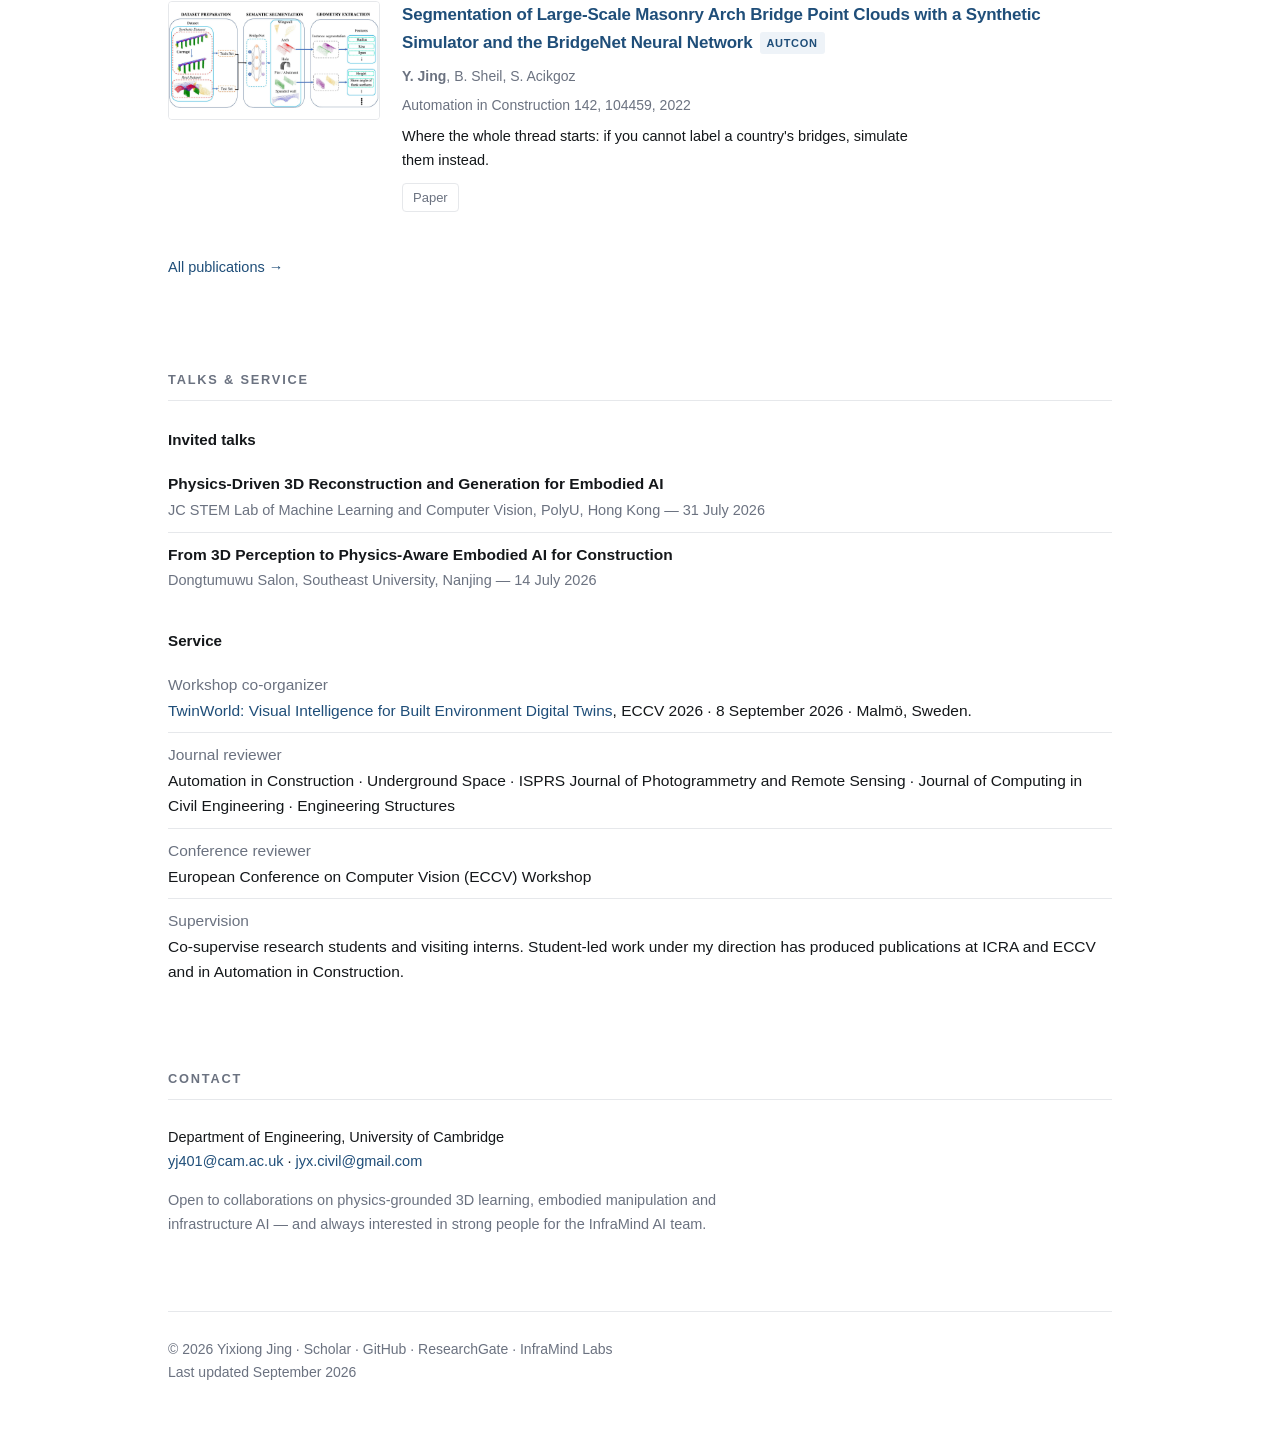
==== commit dd64d8ee: "Update NeurIPS acceptances and add September publications" ====
--- a/index.html
+++ b/index.html
@@ -94,8 +94,8 @@
 
     <div class="themes">
       <div class="theme">
-        <span class="tag perception">Perception</span>
-        <h3>3D Perception for Civil Infrastructure</h3>
+        <span class="tag perception">Spatial intelligence</span>
+        <h3>Spatial Intelligence for Civil Infrastructure</h3>
         <p class="small">Inspecting every bridge and tunnel across a country by hand is simply impractical. I develop an end-to-end pipeline that uses deep learning to segment large-scale infrastructure point clouds into structural components, then applies unsupervised learning to identify geometric anomalies indicative of defects without labelled defect data. Designed for surveys containing hundreds of millions of points, the pipeline has been commercialised and now supports <a href="https://inframindlabs.com/" target="_blank" rel="noopener noreferrer">InfraMind Labs&rsquo;</a> digital inspection product line.</p>
       </div>
 
@@ -169,6 +169,7 @@
        =================================================================== -->
   <section id="publications">
     <h2>Selected Publications</h2>
+    <p class="small muted">Bold denotes my name; &dagger; denotes corresponding author; &lowast; denotes equal contribution.</p>
     <div id="home-pubs"></div>
     <p class="small" style="margin-top:24px">
       <a href="publications.html">All publications &rarr;</a>
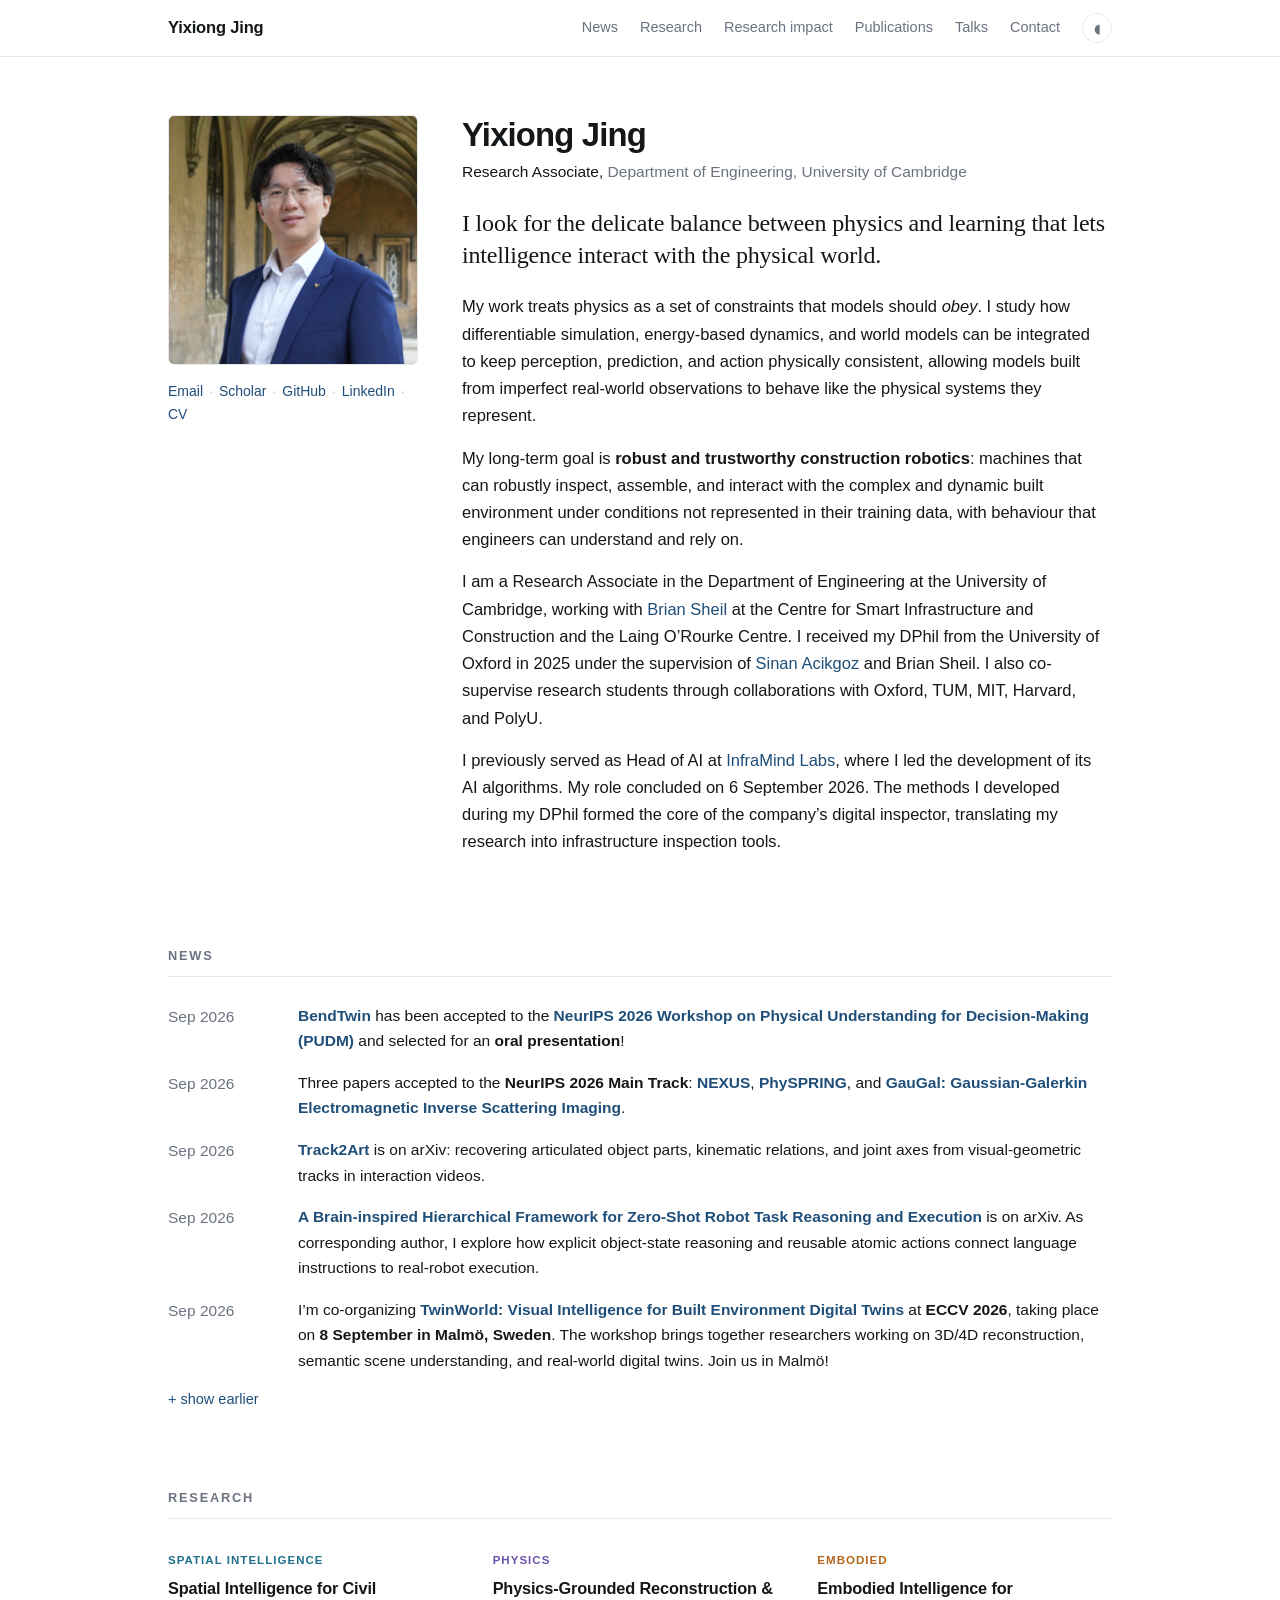
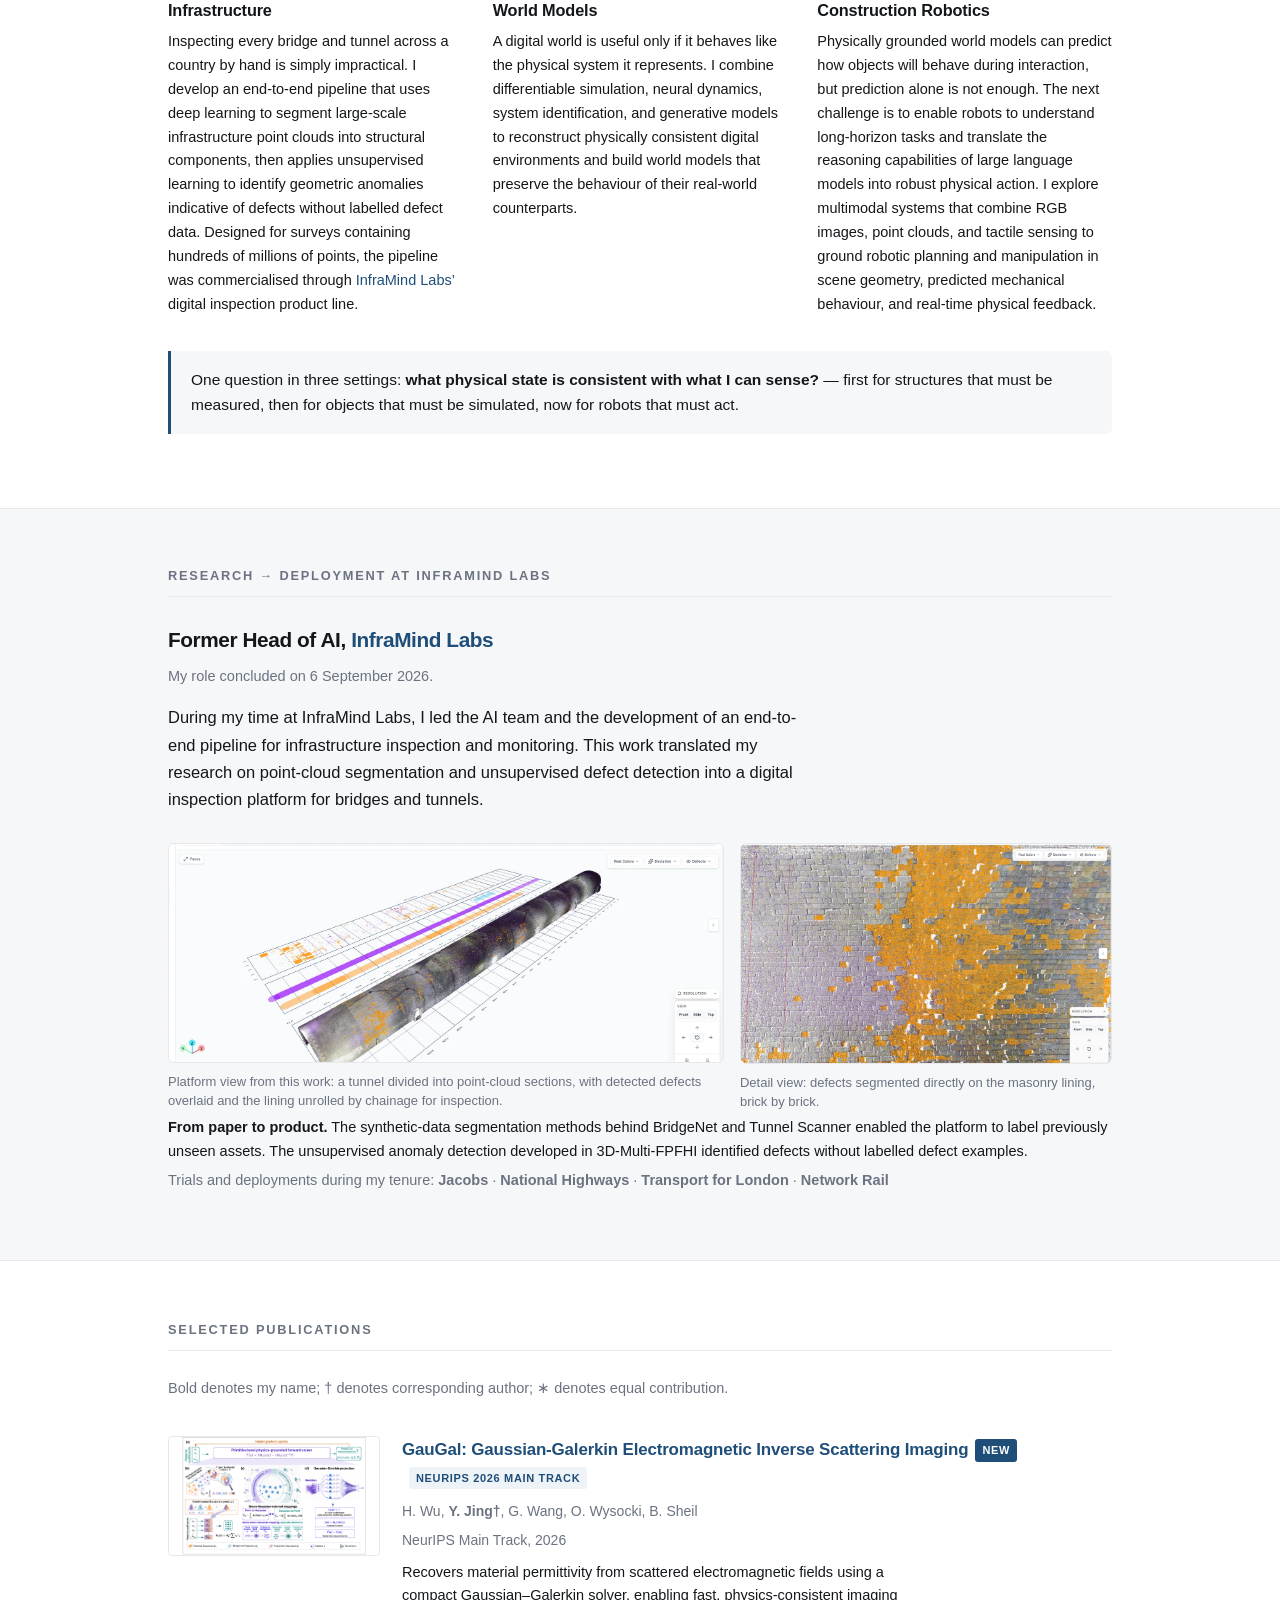
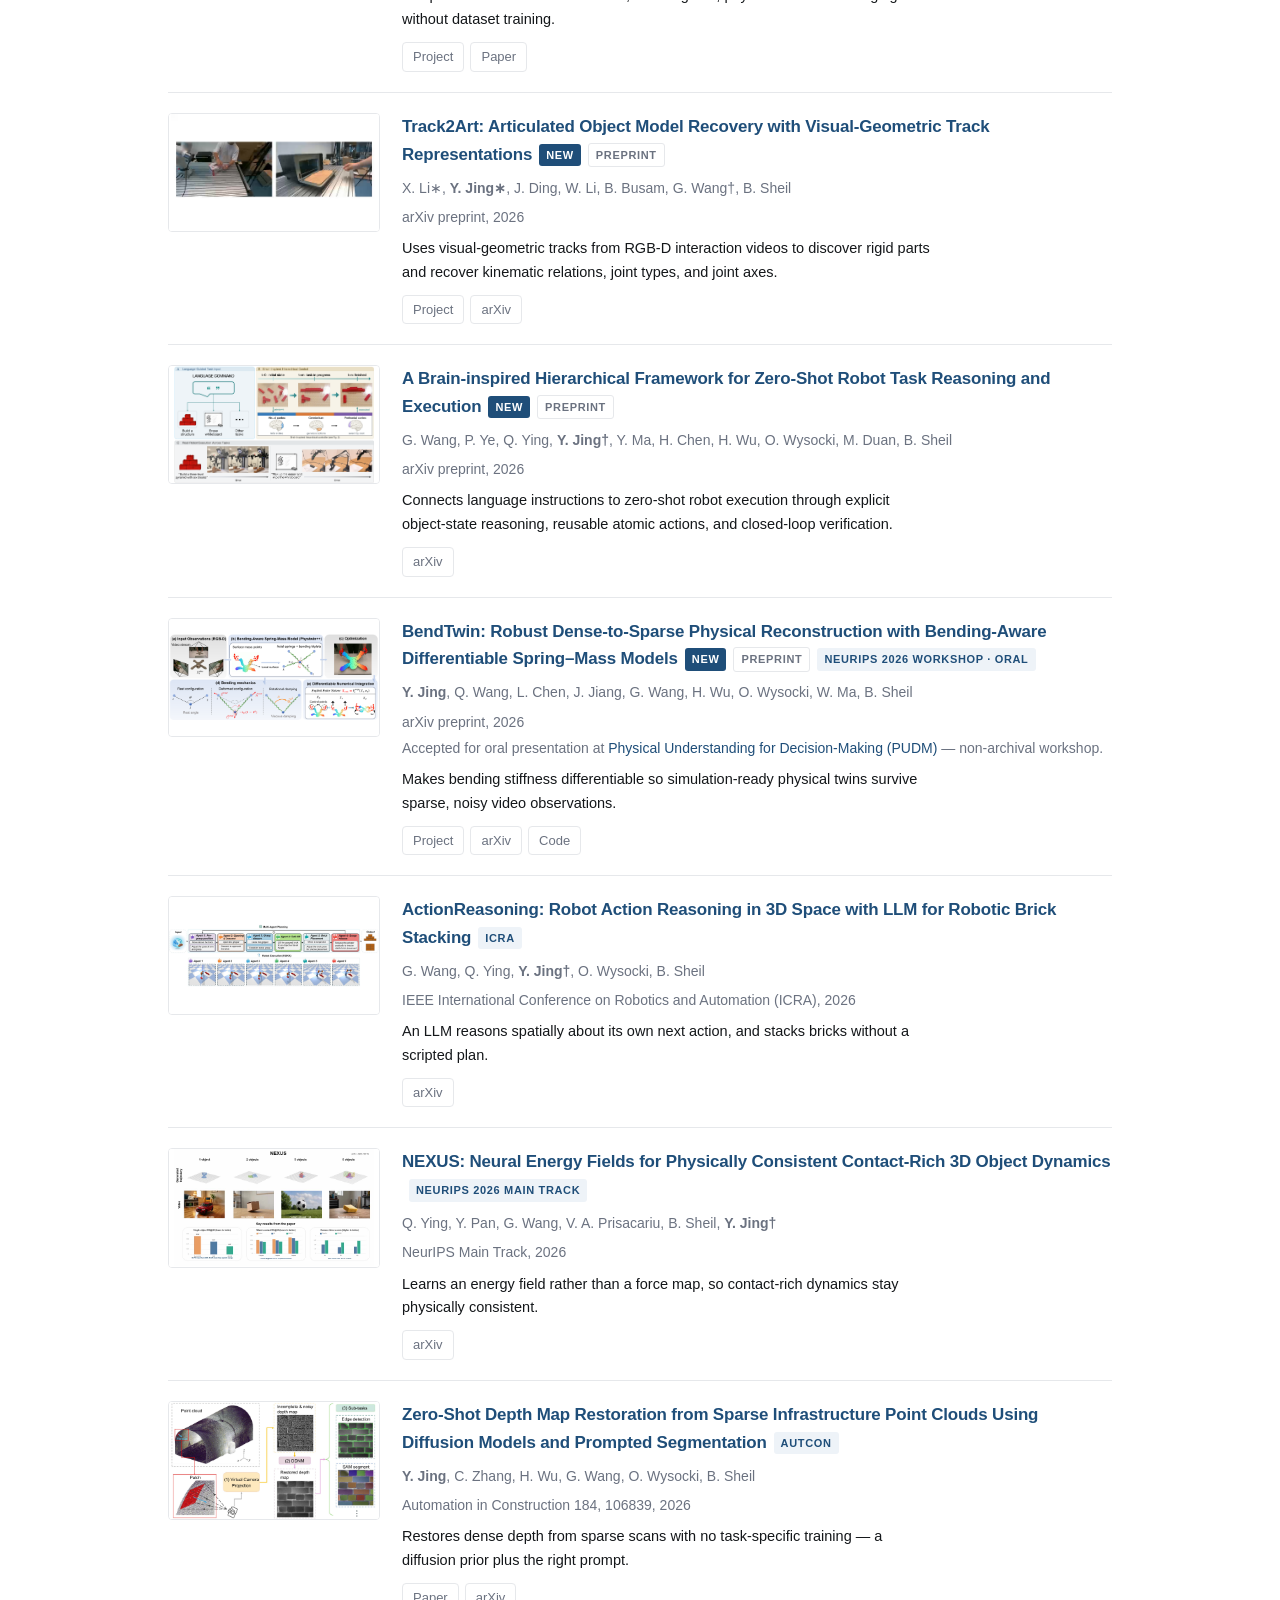
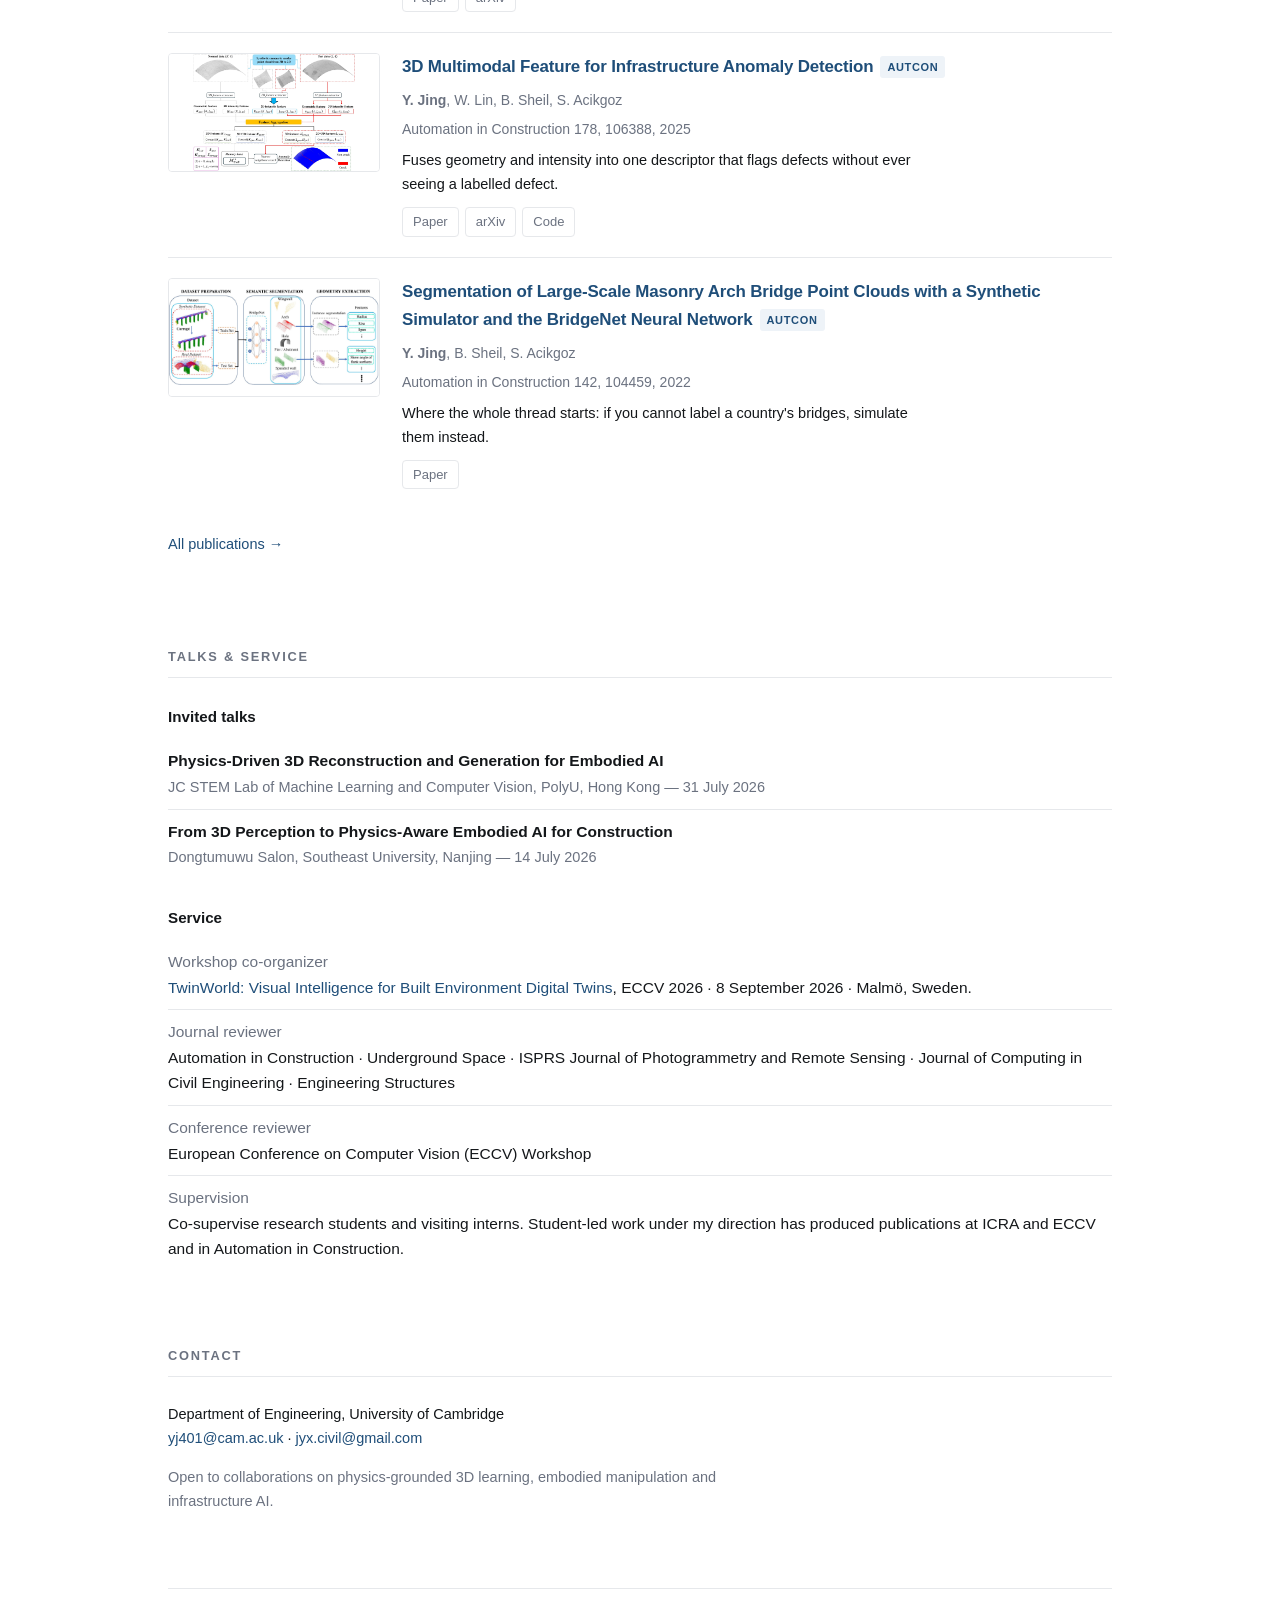
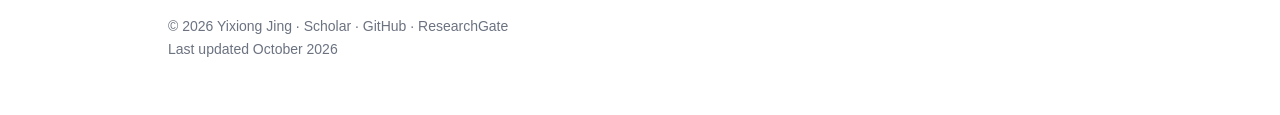
==== commit 803971e4: "Update publications, InfraMind role and CV" ====
--- a/index.html
+++ b/index.html
@@ -4,9 +4,9 @@
 <meta charset="utf-8">
 <meta name="viewport" content="width=device-width, initial-scale=1">
 <title>Yixiong Jing — Physical AI for Infrastructure &amp; Robotics</title>
-<meta name="description" content="Yixiong Jing — Research Associate, University of Cambridge; Head of AI, InfraMind Labs. Physics-grounded learning for robust and trustworthy construction robotics.">
+<meta name="description" content="Yixiong Jing — Research Associate, University of Cambridge. Physics-grounded learning for robust and trustworthy construction robotics.">
 <meta property="og:title" content="Yixiong Jing">
-<meta property="og:description" content="I look for the delicate balance between physics and learning that lets intelligence interact with the physical world. Research Associate, Cambridge · Head of AI, InfraMind Labs.">
+<meta property="og:description" content="I look for the delicate balance between physics and learning that lets intelligence interact with the physical world. Research Associate, University of Cambridge.">
 <meta property="og:type" content="website">
 <meta property="og:image" content="assets/img/headshot.jpg">
 <link rel="stylesheet" href="css/base.css">
@@ -19,7 +19,7 @@
   <a class="brand" href="index.html">Yixiong Jing</a>
   <a class="nl" href="#news">News</a>
   <a class="nl" href="#research">Research</a>
-  <a class="nl" href="#inframind">InfraMind</a>
+  <a class="nl" href="#inframind">Research impact</a>
   <a class="nl keep" href="publications.html">Publications</a>
   <a class="nl" href="#talks">Talks</a>
   <a class="nl" href="#contact">Contact</a>
@@ -47,7 +47,6 @@
       <h1>Yixiong Jing</h1>
       <div class="roles">
         <div>Research Associate, <span class="org">Department of Engineering, University of Cambridge</span></div>
-        <div>Head of AI, <span class="org">InfraMind Labs</span></div>
       </div>
       <p class="lead">I look for the delicate balance between physics and learning that lets
       intelligence interact with the physical world.</p>
@@ -64,15 +63,17 @@
 
       <p>I am a Research Associate in the Department of Engineering at the University of Cambridge,
       working with <a href="https://physicalai.build/team/brian/">Brian Sheil</a> at the Centre for
-      Smart Infrastructure and Construction and the Laing O&rsquo;Rourke Centre. I am also Head of AI
-      at <a href="https://inframindlabs.com/">InfraMind Labs</a>, a Techstars-backed start-up bringing
-      AI to infrastructure. At InfraMind, I lead the development of its AI algorithms. The methods I
-      developed during my PhD now form the core of the company&rsquo;s digital inspector, the first
-      system of its kind, which is currently being trialled by National Highways, Network Rail, and
-      Transport for London. I received my DPhil from the University of Oxford in 2025 under the
+      Smart Infrastructure and Construction and the Laing O&rsquo;Rourke Centre. I received my DPhil
+      from the University of Oxford in 2025 under the
       supervision of <a href="https://msinanacikgoz.wixsite.com/sinanacikgoz/group">Sinan Acikgoz</a>
       and Brian Sheil. I also co-supervise research students through collaborations with Oxford, TUM,
       MIT, Harvard, and PolyU.</p>
+
+      <p>I previously served as Head of AI at <a href="https://inframindlabs.com/">InfraMind Labs</a>,
+      where I led the development of its AI algorithms. My role concluded on
+      <time datetime="2026-09-06">6 September 2026</time>. The methods I developed during my DPhil
+      formed the core of the company&rsquo;s digital inspector, translating my research into
+      infrastructure inspection tools.</p>
     </div>
   </section>
 
@@ -96,7 +97,7 @@
       <div class="theme">
         <span class="tag perception">Spatial intelligence</span>
         <h3>Spatial Intelligence for Civil Infrastructure</h3>
-        <p class="small">Inspecting every bridge and tunnel across a country by hand is simply impractical. I develop an end-to-end pipeline that uses deep learning to segment large-scale infrastructure point clouds into structural components, then applies unsupervised learning to identify geometric anomalies indicative of defects without labelled defect data. Designed for surveys containing hundreds of millions of points, the pipeline has been commercialised and now supports <a href="https://inframindlabs.com/" target="_blank" rel="noopener noreferrer">InfraMind Labs&rsquo;</a> digital inspection product line.</p>
+        <p class="small">Inspecting every bridge and tunnel across a country by hand is simply impractical. I develop an end-to-end pipeline that uses deep learning to segment large-scale infrastructure point clouds into structural components, then applies unsupervised learning to identify geometric anomalies indicative of defects without labelled defect data. Designed for surveys containing hundreds of millions of points, the pipeline was commercialised through <a href="https://inframindlabs.com/" target="_blank" rel="noopener noreferrer">InfraMind Labs&rsquo;</a> digital inspection product line.</p>
       </div>
 
       <div class="theme">
@@ -119,18 +120,18 @@
 </div>
 
 <!-- =====================================================================
-     INFRAMIND — the differentiator band. Prose; edit in place.
+     RESEARCH IMPACT — historical InfraMind case study. Prose; edit in place.
      ===================================================================== -->
 <div class="band" id="inframind"><div class="wrap">
-  <h2>Research &rarr; Deployment</h2>
+  <h2>Research &rarr; Deployment at InfraMind Labs</h2>
   <h3 style="font-size:1.3rem; letter-spacing:-.02em">
-    Head of AI, <a href="https://inframindlabs.com/">InfraMind Labs</a>
+    Former Head of AI, <a href="https://inframindlabs.com/">InfraMind Labs</a>
   </h3>
-  <p>InfraMind turns LiDAR, imagery and inspection records into risk-ranked engineering decisions —
-  described by its investors as MRI scans for bridges, tunnels and buildings. The company grew out of
-  this line of research at Cambridge with Brian Sheil, launched in 2024 out of Techstars, and is
-  backed by Fuel Ventures. I lead the AI function: a strong team with good researchers and engineers, and the
-  end-to-end industrial pipeline for infrastructure inspection and monitoring.</p>
+  <p class="small muted">My role concluded on <time datetime="2026-09-06">6 September 2026</time>.</p>
+  <p>During my time at InfraMind Labs, I led the AI team and the development of an end-to-end
+  pipeline for infrastructure inspection and monitoring. This work translated my research on
+  point-cloud segmentation and unsupervised defect detection into a digital inspection platform
+  for bridges and tunnels.</p>
 
   <!-- <div class="stats">
     <div class="stat"><b>9</b><span>researchers and engineers in the AI team</span></div>
@@ -142,8 +143,8 @@
     <figure class="wide">
       <img src="assets/img/inframind-platform.webp" width="1600" height="629" loading="lazy"
            alt="InfraMind platform viewer showing a full tunnel scan as a 3D point cloud with AI-detected defects highlighted, alongside the lining unrolled into flat chainage strips">
-      <figcaption>The platform: an entire tunnel got cut as multiple single point clouds, with detected
-      defects overlaid and the lining unrolled to chainage for inspection.</figcaption>
+      <figcaption>Platform view from this work: a tunnel divided into point-cloud sections, with
+      detected defects overlaid and the lining unrolled by chainage for inspection.</figcaption>
     </figure>
     <figure class="tall">
       <img src="assets/img/inframind-defect.webp" width="1200" height="708" loading="lazy"
@@ -154,10 +155,10 @@
   </div>
 
   <p class="small deployment-copy"><b>From paper to product.</b> The synthetic-data
-  segmentation pipeline behind BridgeNet and Tunnel Scanner is what lets the platform label an asset
-  it has never seen before; the unsupervised anomaly detection behind 3D-Multi-FPFHI is what lets it
-  flag a defect nobody has labelled.</p>
-  <p class="clients">Deployed with <b>Jacobs</b> &middot; <b>National Highways</b> &middot;
+  segmentation methods behind BridgeNet and Tunnel Scanner enabled the platform to label previously
+  unseen assets. The unsupervised anomaly detection developed in 3D-Multi-FPFHI identified defects
+  without labelled defect examples.</p>
+  <p class="clients">Trials and deployments during my tenure: <b>Jacobs</b> &middot; <b>National Highways</b> &middot;
   <b>Transport for London</b> &middot; <b>Network Rail</b></p>
 </div></div>
 
@@ -194,17 +195,15 @@
       <a href="mailto:yj401@cam.ac.uk">yj401@cam.ac.uk</a> &middot;
       <a href="mailto:jyx.civil@gmail.com">jyx.civil@gmail.com</a></p>
     <p class="small muted">Open to collaborations on physics-grounded 3D learning, embodied
-      manipulation and infrastructure AI — and always interested in strong people for the InfraMind
-      AI team.</p>
+      manipulation and infrastructure AI.</p>
   </section>
 
   <footer>
     &copy; 2026 Yixiong Jing &middot;
     <a href="https://scholar.google.com/citations?user=g7NWlqcAAAAJ&amp;hl=en">Scholar</a> &middot;
     <a href="https://github.com/Jingyixiong">GitHub</a> &middot;
-    <a href="https://www.researchgate.net/profile/Yixiong_Jing2">ResearchGate</a> &middot;
-    <a href="https://inframindlabs.com/">InfraMind Labs</a>
-    <br>Last updated September 2026
+    <a href="https://www.researchgate.net/profile/Yixiong_Jing2">ResearchGate</a>
+    <br>Last updated October 2026
   </footer>
 </div>
 
--- a/css/components.css
+++ b/css/components.css
@@ -111,6 +111,7 @@
 }
 .pub .authors{font-size:14px; color:var(--muted); margin:2px 0 6px}
 .pub .venue{font-size:14px; color:var(--muted)}
+.pub .workshop-note{font-size:14px; color:var(--muted); margin-top:3px}
 .pub .tldr{font-size:14.5px; margin:8px 0 0; max-width:66ch}
 
 .badge{
@@ -120,6 +121,7 @@
   margin-left:7px; vertical-align:1px; white-space:nowrap;
 }
 .badge.outline{background:transparent; border:1px solid var(--line); color:var(--muted)}
+.badge.workshop-badge{max-width:calc(100% - 7px); white-space:normal}
 .badge.new{background:var(--accent); color:#fff}
 html[data-theme="dark"] .badge.new{color:#0e1013}
 @media (prefers-color-scheme:dark){
